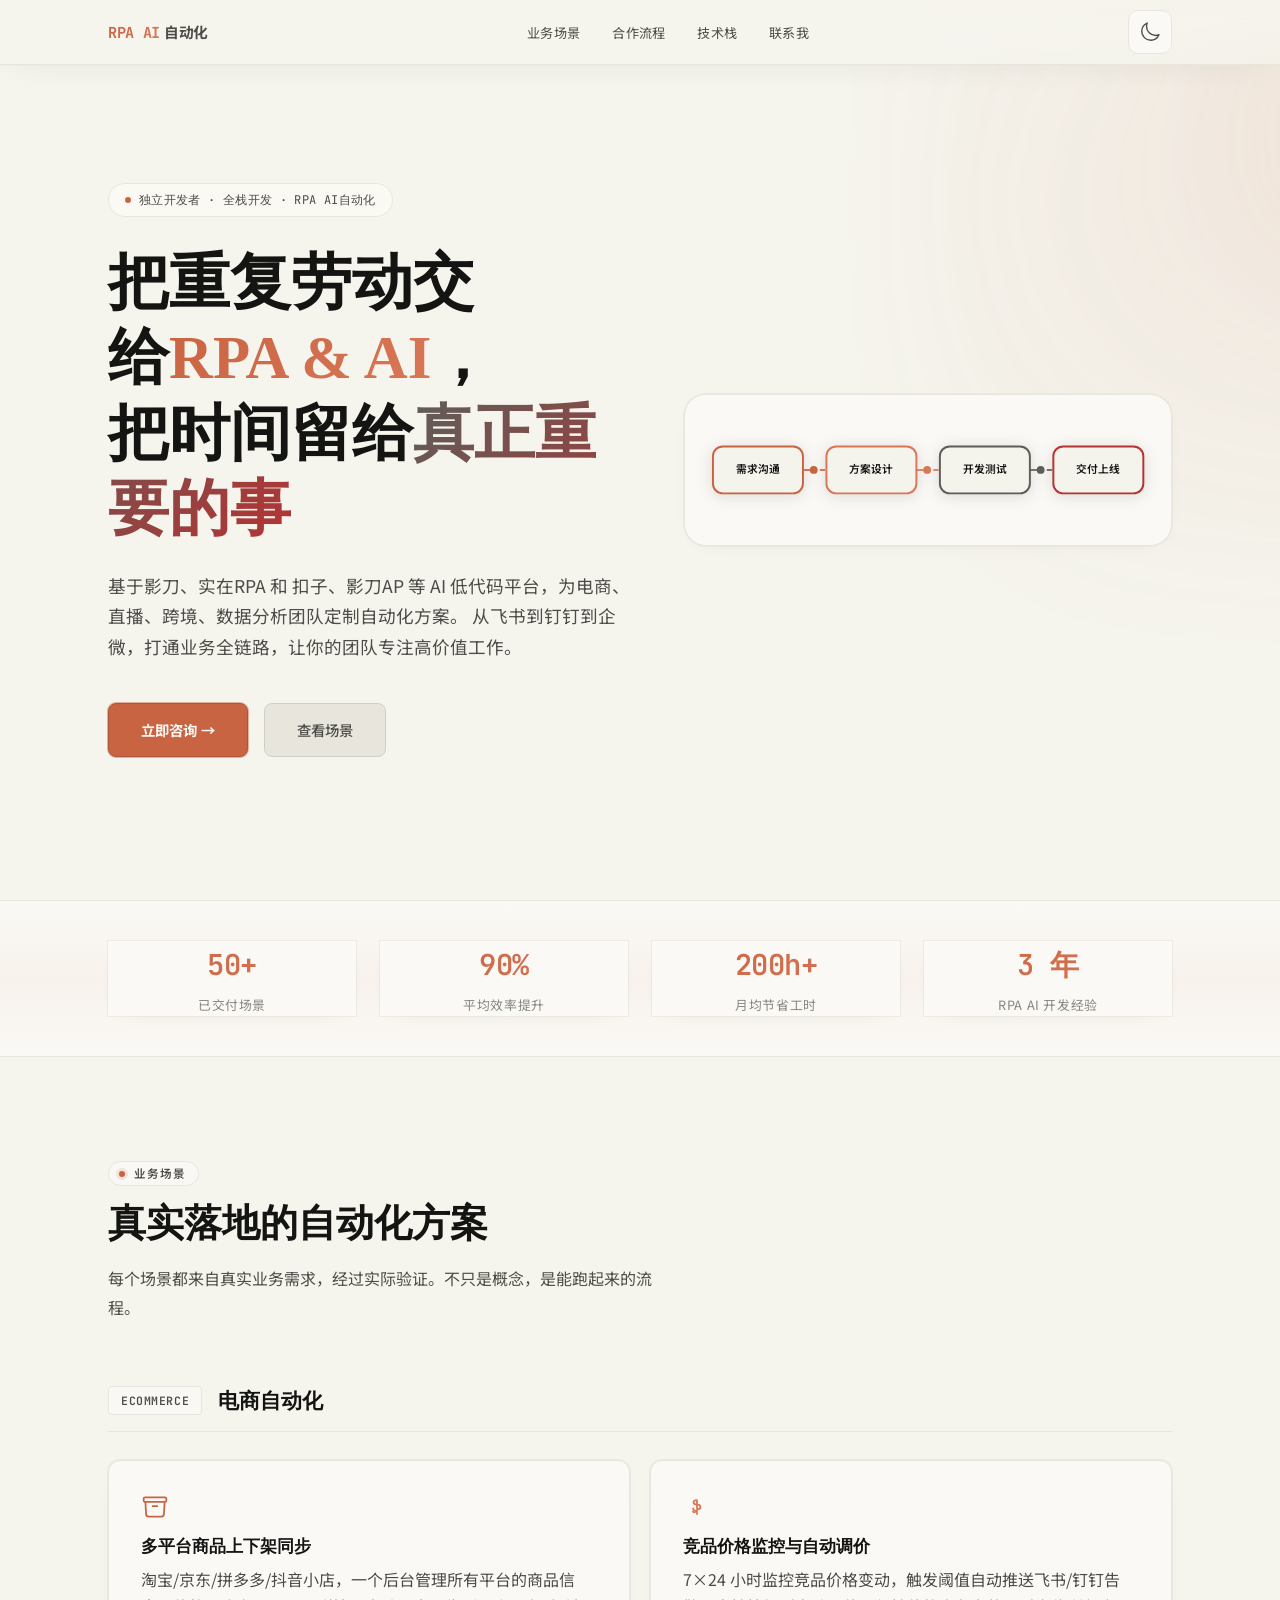
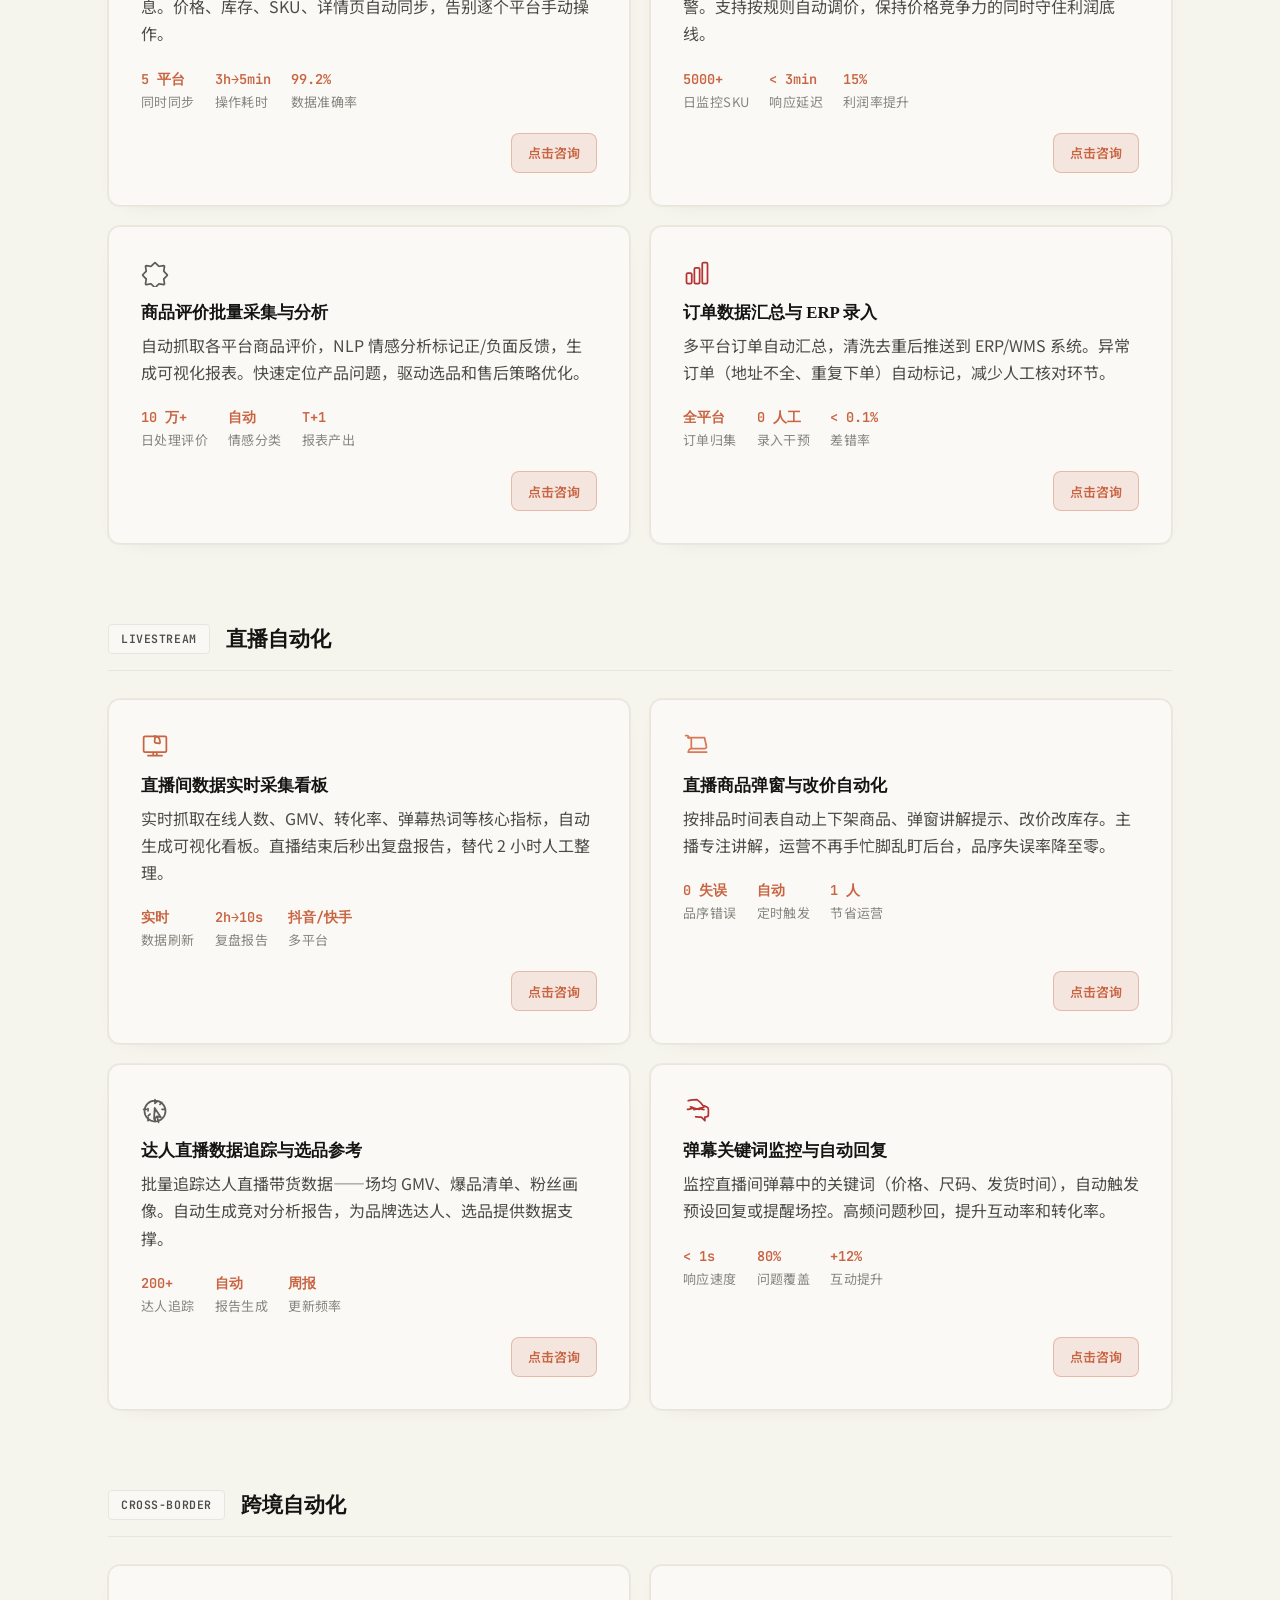
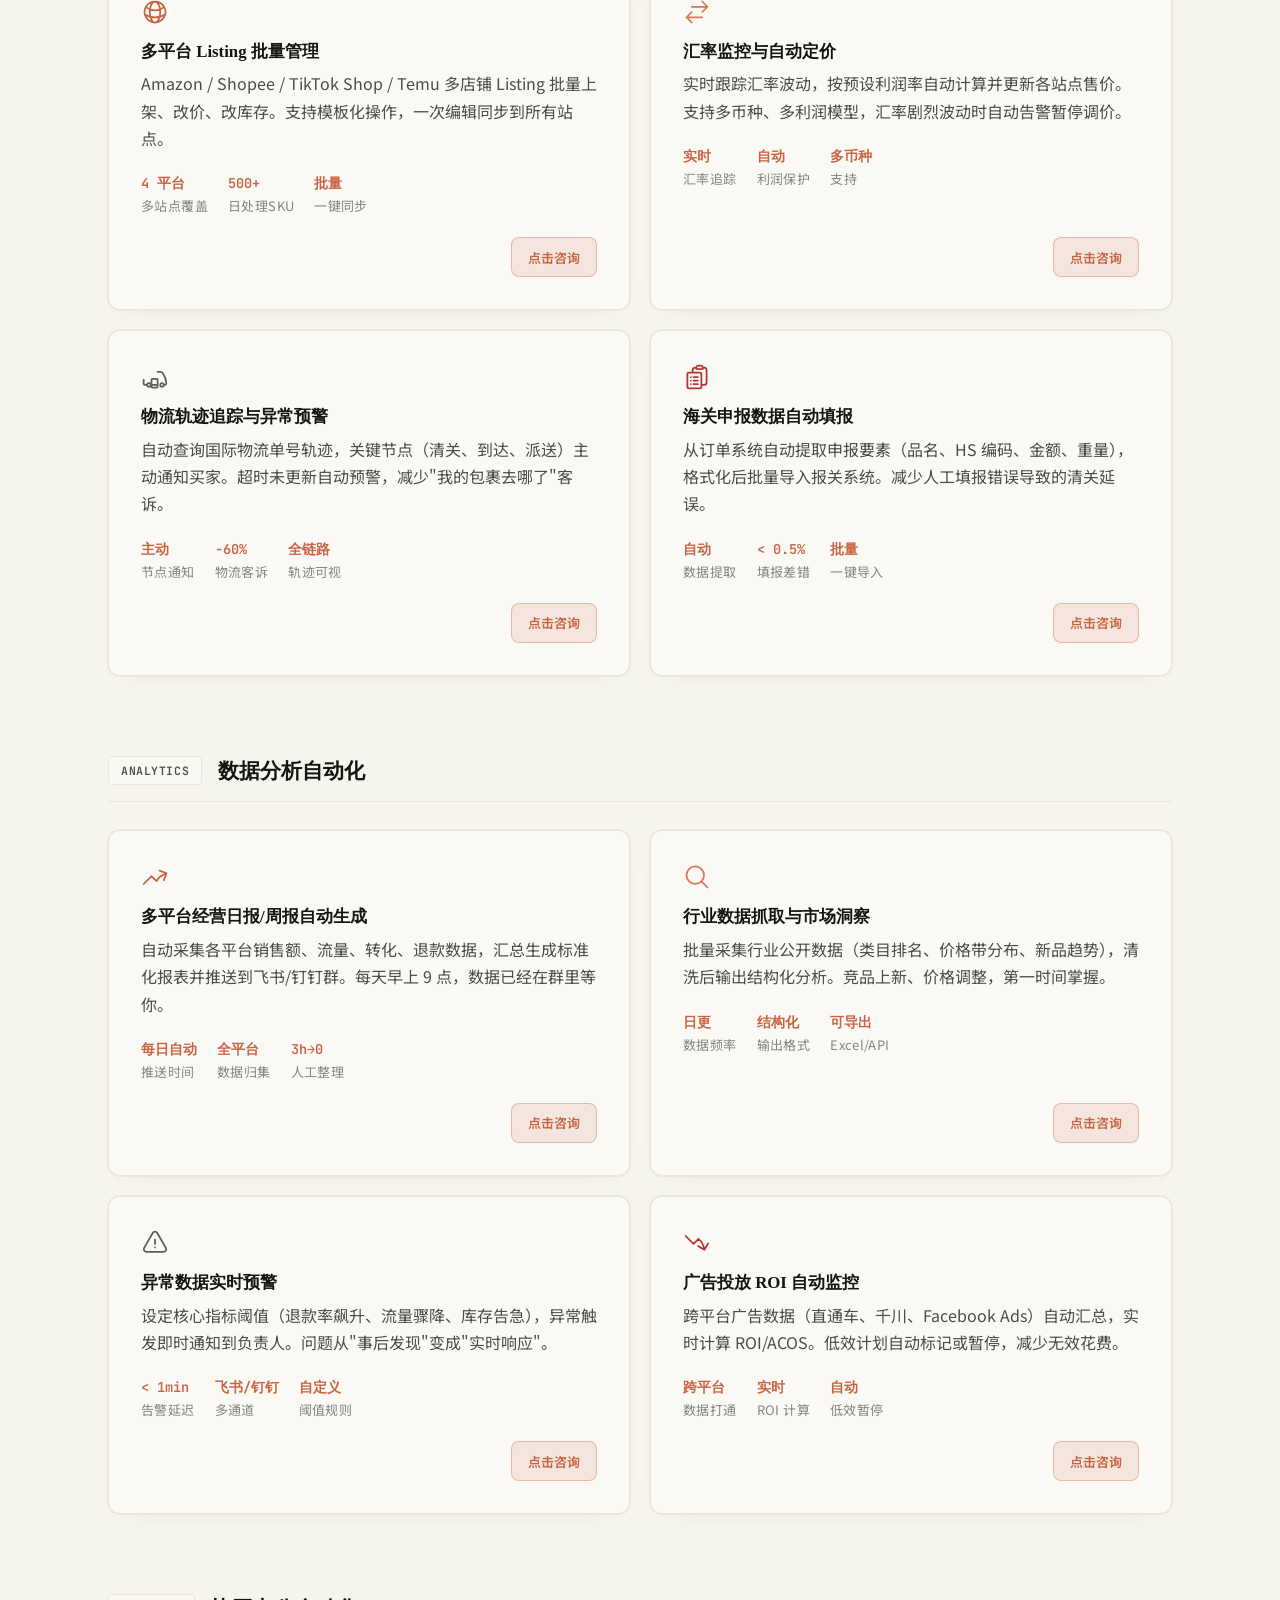
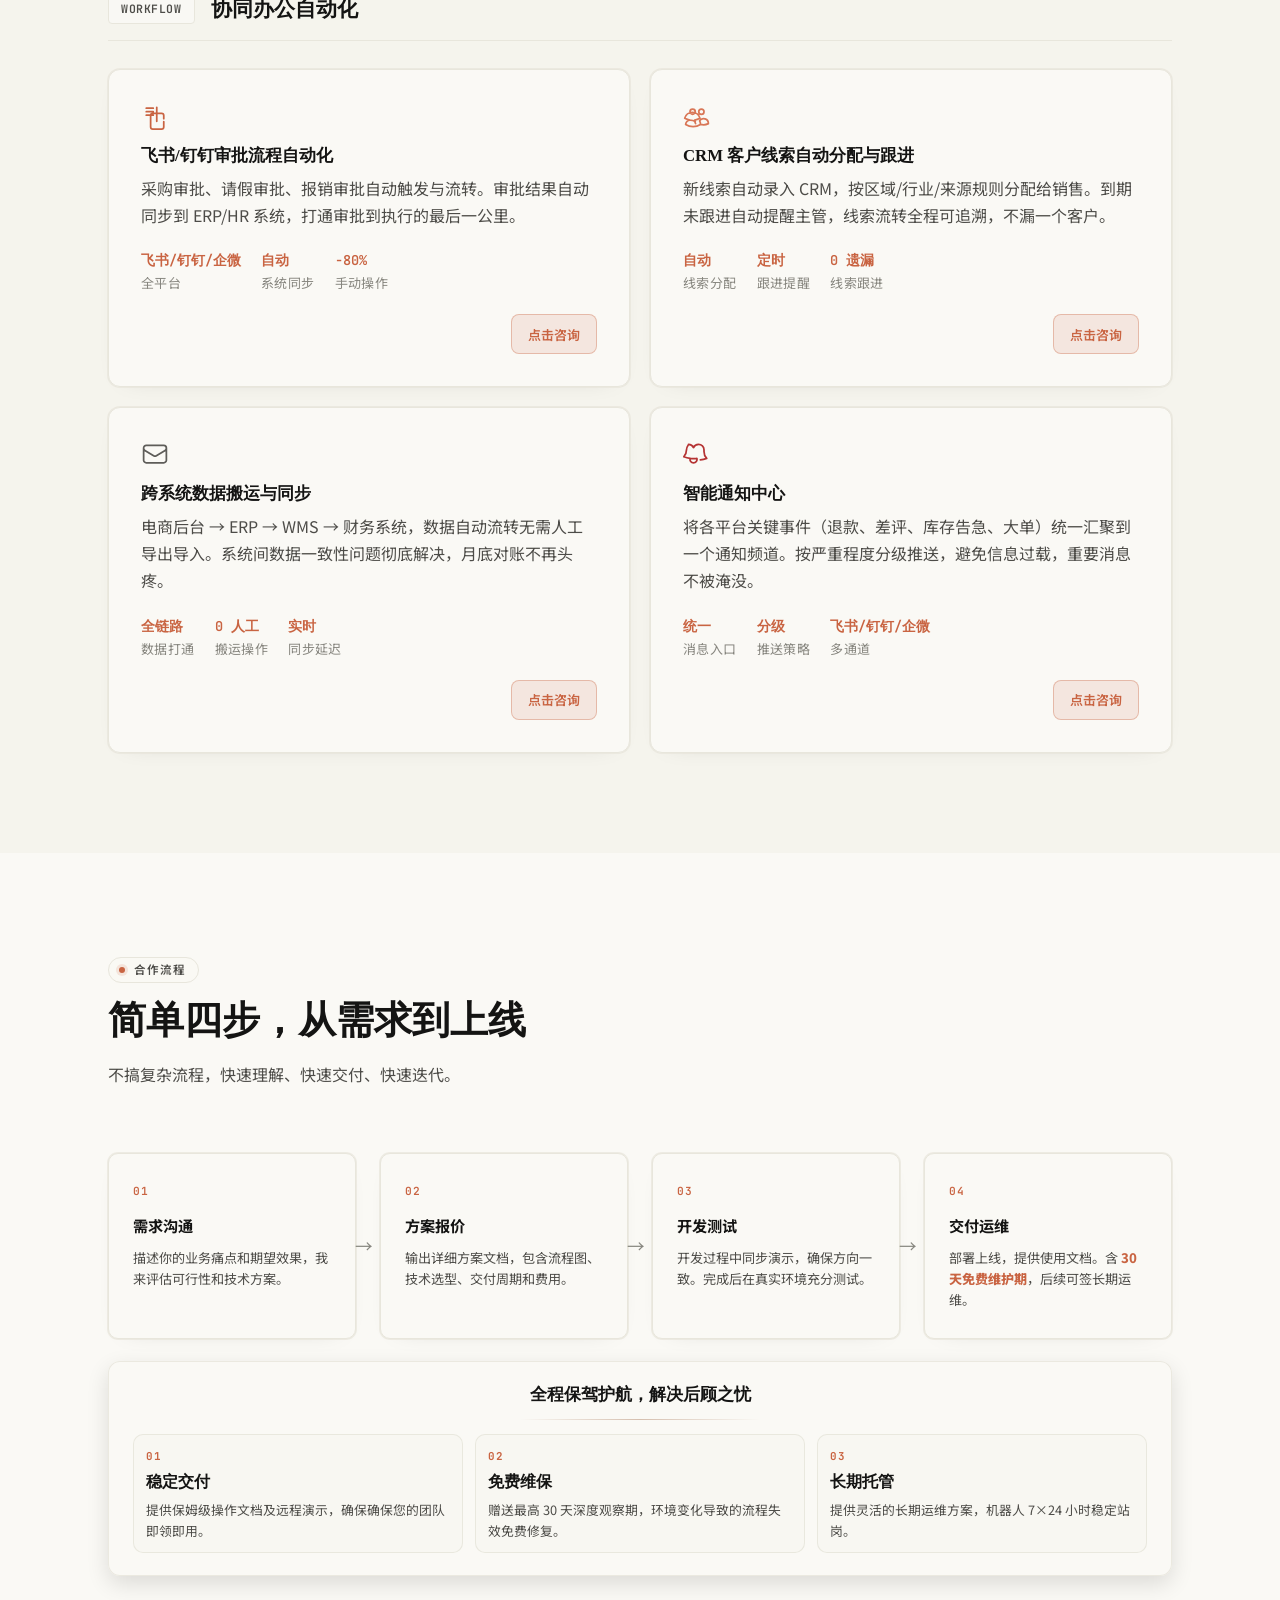
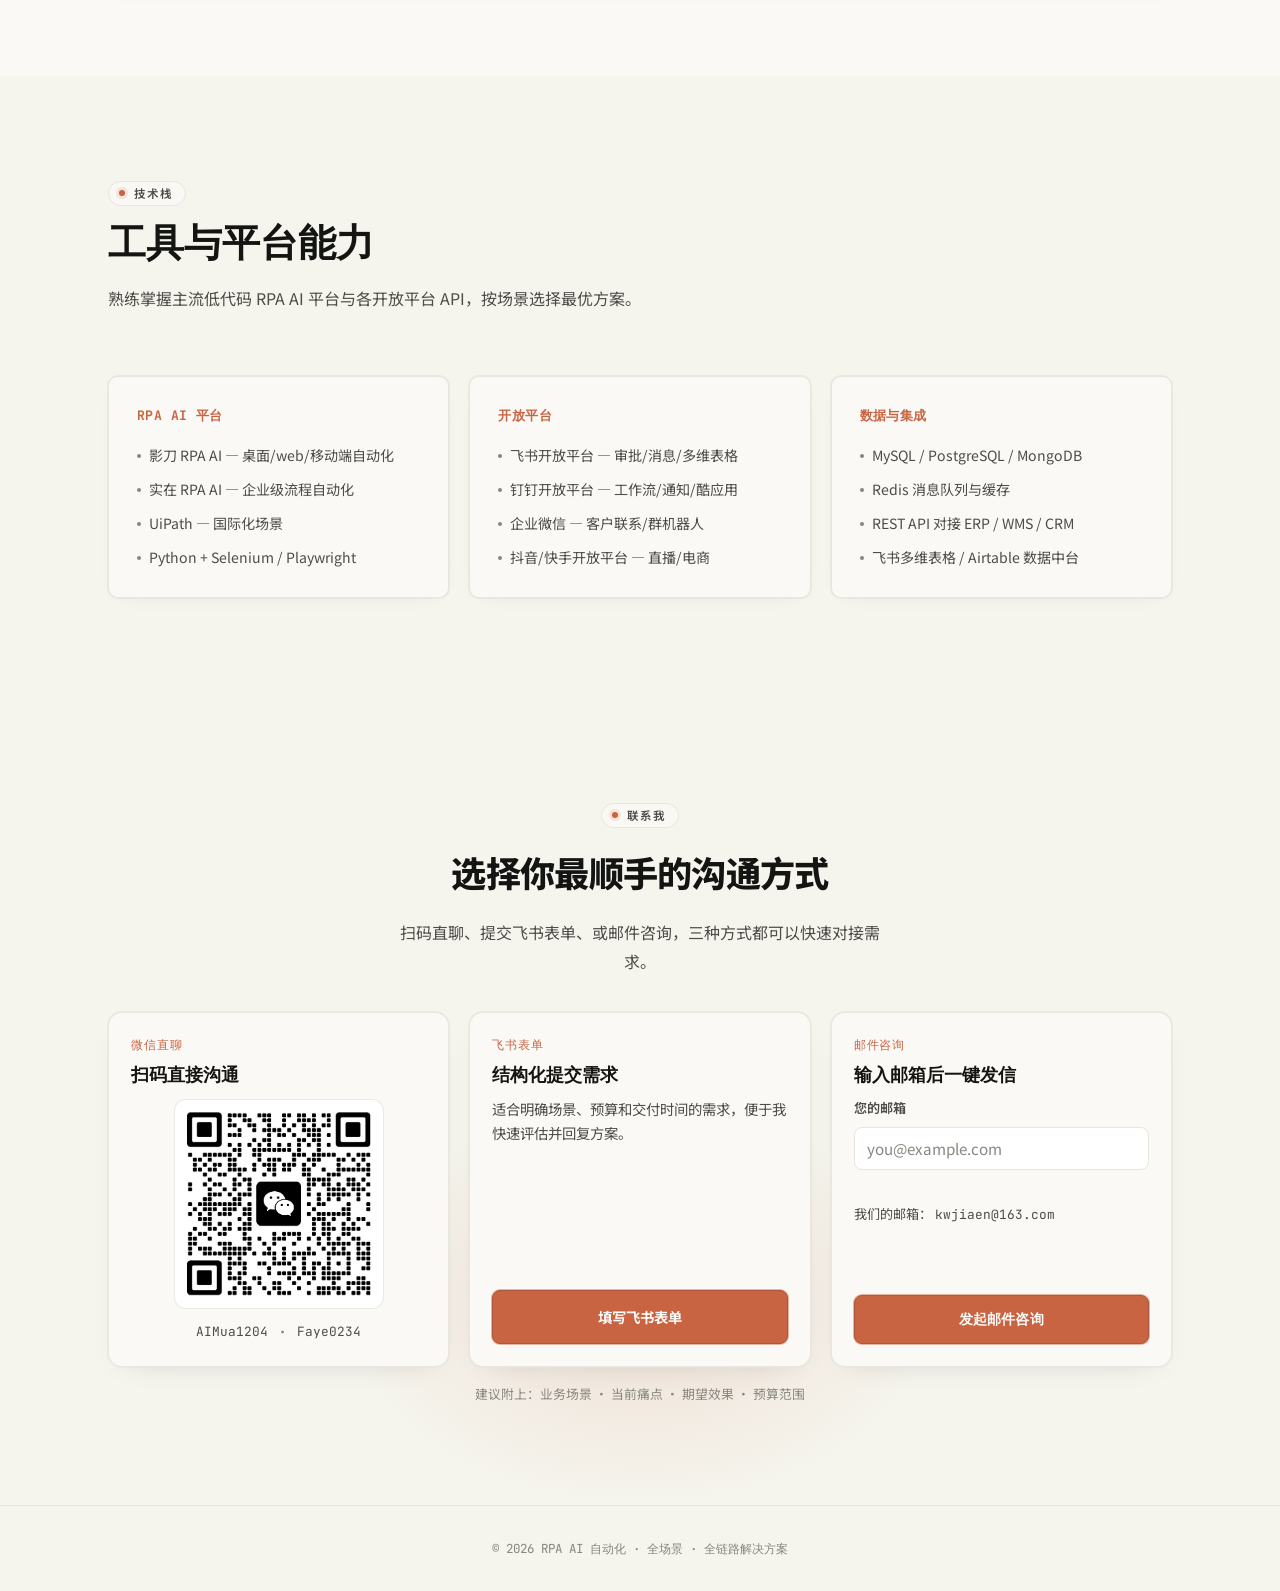
==== index.html @ 985fa69e "first commit" ====
<!DOCTYPE html>
<html lang="zh-CN">
<head>
<meta charset="UTF-8">
<meta name="theme-color" content="#08080f" id="theme-color-meta">
<script>
(function () {
  var KEY = 'auto-flow-theme-pref';
  var stored = null;
  try { stored = localStorage.getItem(KEY); } catch (e) {}
  var darkMq = window.matchMedia('(prefers-color-scheme: dark)');
  var effective = (stored === 'light' || stored === 'dark')
    ? stored
    : (darkMq.matches ? 'dark' : 'light');
  document.documentElement.setAttribute('data-theme', effective);
  document.documentElement.setAttribute('data-theme-pref', stored === 'light' || stored === 'dark' ? stored : 'system');
  var meta = document.getElementById('theme-color-meta');
  if (meta) meta.setAttribute('content', effective === 'dark' ? '#08080f' : '#f8fafc');
})();
</script>
<meta name="viewport" content="width=device-width, initial-scale=1, minimum-scale=1, maximum-scale=1, viewport-fit=cover, user-scalable=no">
<meta name="color-scheme" content="light dark">
<title>RPA AI 自动化方案 — 电商 · 直播 · 跨境 · 数据分析</title>
<link rel="preconnect" href="https://fonts.googleapis.com">
<link rel="preconnect" href="https://fonts.gstatic.com" crossorigin>
<link href="https://fonts.googleapis.com/css2?family=Noto+Sans+SC:wght@300;400;500;700;900&family=JetBrains+Mono:wght@400;600&display=swap" rel="stylesheet">
<link rel="stylesheet" href="./assets/styles.css?v=20260411-claude">
</head>
<body>

<a href="#main" class="skip-link">跳到主要内容</a>
<!-- TOAST -->
<div class="toast" id="toast" popover="manual" role="status" aria-live="polite">
  <span class="toast-icon" aria-hidden="true"><svg viewBox="0 0 24 24" fill="none" stroke="currentColor" stroke-width="2"><path stroke-linecap="round" stroke-linejoin="round" d="m4.5 12.75 6 6 9-13.5"/></svg></span>
  <span class="toast-prefix">已复制：</span><span class="toast-email">kwjiaen@163.com</span>
</div>

<dialog class="consult-dialog" id="consult-dialog" aria-labelledby="consult-dialog-title">
  <div class="consult-dialog-panel">
    <button type="button" class="consult-dialog-close" aria-label="关闭">×</button>
    <h2 id="consult-dialog-title">联系方式</h2>
    <p class="consult-dialog-context" id="consult-dialog-context"></p>
    <div class="consult-contact-list" aria-label="联系信息">
      <div class="consult-contact-row">
        <p class="consult-contact-label">邮箱</p>
        <div class="consult-contact-main">
          <a href="mailto:kwjiaen@163.com" class="consult-contact-value">kwjiaen@163.com</a>
          <button type="button" class="contact-copy-btn" data-copy-value="kwjiaen@163.com" data-copy-label="邮箱" aria-label="复制邮箱">
            <svg viewBox="0 0 24 24" fill="none" stroke="currentColor" stroke-width="1.6" aria-hidden="true"><path stroke-linecap="round" stroke-linejoin="round" d="M15.666 3.888A2.25 2.25 0 0 0 13.5 2.25h-3c-1.03 0-1.9.693-2.166 1.638m7.332 0c.055.194.084.4.084.612v0a.75.75 0 0 1-.75.75H9a.75.75 0 0 1-.75-.75v0c0-.212.03-.418.084-.612m7.332 0c.646.049 1.288.11 1.927.184 1.1.128 1.907 1.077 1.907 2.185V19.5a2.25 2.25 0 0 1-2.25 2.25H6.75A2.25 2.25 0 0 1 4.5 19.5V6.257c0-1.108.806-2.057 1.907-2.185a48.208 48.208 0 0 1 1.927-.184"/></svg>
          </button>
        </div>
      </div>
      <div class="consult-contact-row">
        <p class="consult-contact-label">微信号</p>
        <div class="consult-contact-main">
          <p class="consult-contact-value">AIMua1204</p>
          <button type="button" class="contact-copy-btn" data-copy-value="AIMua1204" data-copy-label="微信号" aria-label="复制微信号 AIMua1204">
            <svg viewBox="0 0 24 24" fill="none" stroke="currentColor" stroke-width="1.6" aria-hidden="true"><path stroke-linecap="round" stroke-linejoin="round" d="M15.666 3.888A2.25 2.25 0 0 0 13.5 2.25h-3c-1.03 0-1.9.693-2.166 1.638m7.332 0c.055.194.084.4.084.612v0a.75.75 0 0 1-.75.75H9a.75.75 0 0 1-.75-.75v0c0-.212.03-.418.084-.612m7.332 0c.646.049 1.288.11 1.927.184 1.1.128 1.907 1.077 1.907 2.185V19.5a2.25 2.25 0 0 1-2.25 2.25H6.75A2.25 2.25 0 0 1 4.5 19.5V6.257c0-1.108.806-2.057 1.907-2.185a48.208 48.208 0 0 1 1.927-.184"/></svg>
          </button>
        </div>
      </div>
      <div class="consult-contact-row">
        <p class="consult-contact-label">微信号</p>
        <div class="consult-contact-main">
          <p class="consult-contact-value">Faye0234</p>
          <button type="button" class="contact-copy-btn" data-copy-value="Faye0234" data-copy-label="微信号" aria-label="复制微信号 Faye0234">
            <svg viewBox="0 0 24 24" fill="none" stroke="currentColor" stroke-width="1.6" aria-hidden="true"><path stroke-linecap="round" stroke-linejoin="round" d="M15.666 3.888A2.25 2.25 0 0 0 13.5 2.25h-3c-1.03 0-1.9.693-2.166 1.638m7.332 0c.055.194.084.4.084.612v0a.75.75 0 0 1-.75.75H9a.75.75 0 0 1-.75-.75v0c0-.212.03-.418.084-.612m7.332 0c.646.049 1.288.11 1.927.184 1.1.128 1.907 1.077 1.907 2.185V19.5a2.25 2.25 0 0 1-2.25 2.25H6.75A2.25 2.25 0 0 1 4.5 19.5V6.257c0-1.108.806-2.057 1.907-2.185a48.208 48.208 0 0 1 1.927-.184"/></svg>
          </button>
        </div>
      </div>
    </div>
    <div class="consult-dialog-actions">
      <a href="https://fcnxr121galn.feishu.cn/share/base/form/shrcnaIvvejFJqpx7b4c8E8km5c" target="_blank" rel="noopener noreferrer" class="btn-primary" id="consult-dialog-form">填写意向</a>
    </div>
    <p class="consult-dialog-copy-hint" id="consult-dialog-copy-hint" aria-live="polite"></p>
  </div>
</dialog>
<!-- NAV -->
<nav aria-label="主导航">
  <div class="container">
    <div class="nav-logo"><span class="logo-rpa">RPA AI</span><span class="logo-rest">自动化</span></div>
    <ul class="nav-links" id="nav-menu">
      <li><a href="#scenarios">业务场景</a></li>
      <li><a href="#process">合作流程</a></li>
      <li><a href="#tools">技术栈</a></li>
      <li><a href="#contact">联系我</a></li>
    </ul>
    <div class="nav-actions">
      <button type="button" class="theme-follow" id="theme-follow" hidden>跟随系统</button>
      <button type="button" class="icon-btn" id="theme-toggle" aria-live="polite">
        <svg class="theme-icon-sun" viewBox="0 0 24 24" fill="none" stroke="currentColor" stroke-width="1.5" aria-hidden="true"><path stroke-linecap="round" stroke-linejoin="round" d="M12 3v2.25m6.364.386-1.591 1.591M21 12h-2.25m-.386 6.364-1.591-1.591M12 18.75V21m-4.773-4.227-1.591 1.591M5.25 12H3m4.227-4.773L5.636 5.636M15.75 12a3.75 3.75 0 1 1-7.5 0 3.75 3.75 0 0 1 7.5 0Z"/></svg>
        <svg class="theme-icon-moon" viewBox="0 0 24 24" fill="none" stroke="currentColor" stroke-width="1.5" aria-hidden="true"><path stroke-linecap="round" stroke-linejoin="round" d="M21.752 15.002A9.72 9.72 0 0 1 18 15.75c-5.385 0-9.75-4.365-9.75-9.75 0-1.33.266-2.597.748-3.752A9.753 9.753 0 0 0 3 11.25C3 16.635 7.365 21 12.75 21a9.753 9.753 0 0 0 9.002-5.998Z"/></svg>
      </button>
      <button type="button" class="icon-btn nav-menu-toggle" id="nav-menu-toggle" aria-expanded="false" aria-controls="nav-menu" aria-label="打开导航菜单">
        <svg class="icon-menu" viewBox="0 0 24 24" fill="none" stroke="currentColor" stroke-width="1.5" aria-hidden="true"><path stroke-linecap="round" d="M4 6h16M4 12h16M4 18h16"/></svg>
        <svg class="icon-close" viewBox="0 0 24 24" fill="none" stroke="currentColor" stroke-width="1.5" aria-hidden="true" style="display:none"><path stroke-linecap="round" d="M6 18 18 6M6 6l12 12"/></svg>
      </button>
    </div>
  </div>
</nav>

<!-- HERO -->
<main id="main">
<section class="hero">
  <div class="container">
    <div class="hero-layout">
    <div class="hero-content">
      <div class="hero-badge">独立开发者 · 全栈开发 · RPA AI自动化</div>
      <h1>把重复劳动交给<span class="highlight">RPA & AI</span>，<br>把时间留给<span class="highlight-alt">真正重要的事</span></h1>
      <p class="hero-desc">
        基于影刀、实在RPA 和 扣子、影刀AP 等 AI 低代码平台，为电商、直播、跨境、数据分析团队定制自动化方案。
        从飞书到钉钉到企微，打通业务全链路，让你的团队专注高价值工作。
      </p>
      <div class="hero-actions">
        <a href="#contact" class="btn-primary">立即咨询 →</a>
        <a href="#scenarios" class="btn-secondary">查看场景</a>
      </div>
    </div>
    <div class="hero-flow-wrap fade-up">
      <svg class="hero-flow-svg" viewBox="0 0 444 100" role="img" aria-label="流程示意：需求沟通、方案设计、开发测试、交付上线">
        <rect class="flow-node flow-n1" x="2" y="26" width="92" height="48" rx="10"/>
        <rect class="flow-node flow-n2" x="118" y="26" width="92" height="48" rx="10"/>
        <rect class="flow-node flow-n3" x="234" y="26" width="92" height="48" rx="10"/>
        <rect class="flow-node flow-n4" x="350" y="26" width="92" height="48" rx="10"/>
        <path class="flow-connector flow-c1 flow-dash" d="M 94 50 H 116"/>
        <path class="flow-connector flow-c2 flow-dash" d="M 210 50 H 232"/>
        <path class="flow-connector flow-c3 flow-dash" d="M 326 50 H 348"/>
        <circle class="flow-dot d1" cx="105" cy="50" r="4" fill="var(--accent)"/>
        <circle class="flow-dot d2" cx="221" cy="50" r="4" fill="var(--accent-2)"/>
        <circle class="flow-dot d3" cx="337" cy="50" r="4" fill="var(--accent-3)"/>
        <text class="flow-label" x="48" y="50" text-anchor="middle" dominant-baseline="middle">需求沟通</text>
        <text class="flow-label" x="164" y="50" text-anchor="middle" dominant-baseline="middle">方案设计</text>
        <text class="flow-label" x="280" y="50" text-anchor="middle" dominant-baseline="middle">开发测试</text>
        <text class="flow-label" x="396" y="50" text-anchor="middle" dominant-baseline="middle">交付上线</text>
      </svg>
    </div>
    </div>
  </div>
</section>
<!-- STATS -->
<section class="stats-bar">
  <div class="container">
    <div class="stats-grid">
      <div class="stat-item fade-up">
        <div class="stat-number">50+</div>
        <div class="stat-label">已交付场景</div>
      </div>
      <div class="stat-item fade-up">
        <div class="stat-number">90%</div>
        <div class="stat-label">平均效率提升</div>
      </div>
      <div class="stat-item fade-up">
        <div class="stat-number">200h+</div>
        <div class="stat-label">月均节省工时</div>
      </div>
      <div class="stat-item fade-up">
        <div class="stat-number">3 年</div>
        <div class="stat-label">RPA AI 开发经验</div>
      </div>
    </div>
  </div>
</section>

<!-- SCENARIOS -->
<section class="section" id="scenarios">
  <div class="container">
    <div class="section-header fade-up">
      <div class="section-label">业务场景</div>
      <h2 class="section-title">真实落地的自动化方案</h2>
      <p class="section-desc">每个场景都来自真实业务需求，经过实际验证。不只是概念，是能跑起来的流程。</p>
    </div>

    <!-- 电商 -->
    <div class="category-block fade-up">
      <div class="category-header">
        <span class="category-tag">ECOMMERCE</span>
        <span class="category-name">电商自动化</span>
      </div>
      <div class="scenario-grid">
        <div class="scenario-card">
          <span class="card-icon" aria-hidden="true"><svg viewBox="0 0 24 24" fill="none" stroke="currentColor" stroke-width="1.5"><path stroke-linecap="round" stroke-linejoin="round" d="M20.25 7.5l-.625 10.632a2.25 2.25 0 0 1-2.247 2.118H6.622a2.25 2.25 0 0 1-2.247-2.118L3.75 7.5M10 11.25h4M3.375 7.5h17.25c.621 0 1.125-.504 1.125-1.125v-1.5c0-.621-.504-1.125-1.125-1.125H3.375c-.621 0-1.125.504-1.125 1.125v1.5c0 .621.504 1.125 1.125 1.125Z"/></svg></span>
          <div class="card-title">多平台商品上下架同步</div>
          <div class="card-desc">淘宝/京东/拼多多/抖音小店，一个后台管理所有平台的商品信息。价格、库存、SKU、详情页自动同步，告别逐个平台手动操作。</div>
          <div class="card-metrics">
            <div class="metric"><span class="metric-value">5 平台</span><span class="metric-label">同时同步</span></div>
            <div class="metric"><span class="metric-value">3h→5min</span><span class="metric-label">操作耗时</span></div>
            <div class="metric"><span class="metric-value">99.2%</span><span class="metric-label">数据准确率</span></div>
          </div>
        </div>
        <div class="scenario-card">
          <span class="card-icon" aria-hidden="true"><svg viewBox="0 0 24 24" fill="none" stroke="currentColor" stroke-width="1.5"><path stroke-linecap="round" stroke-linejoin="round" d="M12 6v12m-3.48-2.212c.083.478.528.848 1.04.848.52 0 .96-.37 1.04-.848a.75.75 0 0 0-.56-.823c-.282-.06-.54-.18-.76-.354a2.25 2.25 0 0 1-.59-1.47M12 6c-1.657 0-3 .895-3 2s1.343 2 3 2 3 .895 3 2-1.343 2-3 2"/></svg></span>
          <div class="card-title">竞品价格监控与自动调价</div>
          <div class="card-desc">7×24 小时监控竞品价格变动，触发阈值自动推送飞书/钉钉告警。支持按规则自动调价，保持价格竞争力的同时守住利润底线。</div>
          <div class="card-metrics">
            <div class="metric"><span class="metric-value">5000+</span><span class="metric-label">日监控SKU</span></div>
            <div class="metric"><span class="metric-value">< 3min</span><span class="metric-label">响应延迟</span></div>
            <div class="metric"><span class="metric-value">15%</span><span class="metric-label">利润率提升</span></div>
          </div>
        </div>
        <div class="scenario-card">
          <span class="card-icon" aria-hidden="true"><svg viewBox="0 0 24 24" fill="none" stroke="currentColor" stroke-width="1.5"><path stroke-linecap="round" stroke-linejoin="round" d="M11.48 3.499a.75.75 0 0 1 1.04 0l2.431 2.431c.236.236.563.343.884.293l3.465-.52a.75.75 0 0 1 .81.81l-.52 3.465a.75.75 0 0 0 .293.884l2.431 2.431a.75.75 0 0 1 0 1.04l-2.431 2.431a.75.75 0 0 0-.293.884l.52 3.465a.75.75 0 0 1-.81.81l-3.465-.52a.75.75 0 0 0-.884.293l-2.431 2.431a.75.75 0 0 1-1.04 0l-2.431-2.431a.75.75 0 0 0-.884-.293l-3.465.52a.75.75 0 0 1-.81-.81l.52-3.465a.75.75 0 0 0-.293-.884l-2.431-2.431a.75.75 0 0 1 0-1.04l2.431-2.431a.75.75 0 0 0 .293-.884l-.52-3.465a.75.75 0 0 1 .81-.81l3.465.52c.321.05.648-.057.884-.293l2.431-2.431Z"/></svg></span>
          <div class="card-title">商品评价批量采集与分析</div>
          <div class="card-desc">自动抓取各平台商品评价，NLP 情感分析标记正/负面反馈，生成可视化报表。快速定位产品问题，驱动选品和售后策略优化。</div>
          <div class="card-metrics">
            <div class="metric"><span class="metric-value">10 万+</span><span class="metric-label">日处理评价</span></div>
            <div class="metric"><span class="metric-value">自动</span><span class="metric-label">情感分类</span></div>
            <div class="metric"><span class="metric-value">T+1</span><span class="metric-label">报表产出</span></div>
          </div>
        </div>
        <div class="scenario-card">
          <span class="card-icon" aria-hidden="true"><svg viewBox="0 0 24 24" fill="none" stroke="currentColor" stroke-width="1.5"><path stroke-linecap="round" stroke-linejoin="round" d="M3 13.125C3 12.504 3.504 12 4.125 12h2.25c.621 0 1.125.504 1.125 1.125v6.75C7.5 20.496 6.996 21 6.375 21h-2.25A1.125 1.125 0 0 1 3 19.875v-6.75ZM9.75 8.625c0-.621.504-1.125 1.125-1.125h2.25c.621 0 1.125.504 1.125 1.125v11.25c0 .621-.504 1.125-1.125 1.125h-2.25a1.125 1.125 0 0 1-1.125-1.125V8.625ZM16.5 4.125c0-.621.504-1.125 1.125-1.125h2.25C20.496 3 21 3.504 21 4.125v15.75c0 .621-.504 1.125-1.125 1.125h-2.25a1.125 1.125 0 0 1-1.125-1.125V4.125Z"/></svg></span>
          <div class="card-title">订单数据汇总与 ERP 录入</div>
          <div class="card-desc">多平台订单自动汇总，清洗去重后推送到 ERP/WMS 系统。异常订单（地址不全、重复下单）自动标记，减少人工核对环节。</div>
          <div class="card-metrics">
            <div class="metric"><span class="metric-value">全平台</span><span class="metric-label">订单归集</span></div>
            <div class="metric"><span class="metric-value">0 人工</span><span class="metric-label">录入干预</span></div>
            <div class="metric"><span class="metric-value">< 0.1%</span><span class="metric-label">差错率</span></div>
          </div>
        </div>
      </div>
    </div>

    <!-- 直播 -->
    <div class="category-block fade-up">
      <div class="category-header">
        <span class="category-tag">LIVESTREAM</span>
        <span class="category-name">直播自动化</span>
      </div>
      <div class="scenario-grid">
        <div class="scenario-card">
          <span class="card-icon" aria-hidden="true"><svg viewBox="0 0 24 24" fill="none" stroke="currentColor" stroke-width="1.5"><path stroke-linecap="round" stroke-linejoin="round" d="M6 20.25h12m-7.5-3v3m3-3v3m-10.125-3h17.25c.621 0 1.125-.504 1.125-1.125V4.875c0-.621-.504-1.125-1.125-1.125H3.375c-.621 0-1.125.504-1.125 1.125v11.25c0 .621.504 1.125 1.125 1.125Zm9.303-12.931a.75.75 0 0 0-.776.697l-.214 3.486a.75.75 0 0 0 .67.787l3.224.446a.75.75 0 0 0 .742-.8l-.091-1.409a5.001 5.001 0 0 0-4.546-4.211Z"/></svg></span>
          <div class="card-title">直播间数据实时采集看板</div>
          <div class="card-desc">实时抓取在线人数、GMV、转化率、弹幕热词等核心指标，自动生成可视化看板。直播结束后秒出复盘报告，替代 2 小时人工整理。</div>
          <div class="card-metrics">
            <div class="metric"><span class="metric-value">实时</span><span class="metric-label">数据刷新</span></div>
            <div class="metric"><span class="metric-value">2h→10s</span><span class="metric-label">复盘报告</span></div>
            <div class="metric"><span class="metric-value">抖音/快手</span><span class="metric-label">多平台</span></div>
          </div>
        </div>
        <div class="scenario-card">
          <span class="card-icon" aria-hidden="true"><svg viewBox="0 0 24 24" fill="none" stroke="currentColor" stroke-width="1.5"><path stroke-linecap="round" stroke-linejoin="round" d="M2.25 3h1.386c.51 0 .955.343 1.087.835l.383 1.437M7.5 14.25a3 3 0 0 0-3 3h15.75m-12.75-3h11.218a1.5 1.5 0 0 0 1.352-2.022l-1.656-7.5H7.125v9.375m0 0v-9.375H4.125"/></svg></span>
          <div class="card-title">直播商品弹窗与改价自动化</div>
          <div class="card-desc">按排品时间表自动上下架商品、弹窗讲解提示、改价改库存。主播专注讲解，运营不再手忙脚乱盯后台，品序失误率降至零。</div>
          <div class="card-metrics">
            <div class="metric"><span class="metric-value">0 失误</span><span class="metric-label">品序错误</span></div>
            <div class="metric"><span class="metric-value">自动</span><span class="metric-label">定时触发</span></div>
            <div class="metric"><span class="metric-value">1 人</span><span class="metric-label">节省运营</span></div>
          </div>
        </div>
        <div class="scenario-card">
          <span class="card-icon" aria-hidden="true"><svg viewBox="0 0 24 24" fill="none" stroke="currentColor" stroke-width="1.5"><path stroke-linecap="round" stroke-linejoin="round" d="M15.042 21.672 13.684 16.6m0 0-2.51 2.225.569-9.47 5.227 7.917-3.286-.672ZM12 2.25V4.5m5.834.166-1.591 1.591M20.25 10.5H18M7.757 14.743l-1.59 1.529M6 20.25v-2.54m0-5.834v-2.01M2.25 10.5H4.5m9-6.591-1.591 1.591M12 2.25v2.54m0 5.834v2.01m0 5.834v2.01M21 12a9 9 0 1 1-18 0 9 9 0 0 1 18 0Z"/></svg></span>
          <div class="card-title">达人直播数据追踪与选品参考</div>
          <div class="card-desc">批量追踪达人直播带货数据——场均 GMV、爆品清单、粉丝画像。自动生成竞对分析报告，为品牌选达人、选品提供数据支撑。</div>
          <div class="card-metrics">
            <div class="metric"><span class="metric-value">200+</span><span class="metric-label">达人追踪</span></div>
            <div class="metric"><span class="metric-value">自动</span><span class="metric-label">报告生成</span></div>
            <div class="metric"><span class="metric-value">周报</span><span class="metric-label">更新频率</span></div>
          </div>
        </div>
        <div class="scenario-card">
          <span class="card-icon" aria-hidden="true"><svg viewBox="0 0 24 24" fill="none" stroke="currentColor" stroke-width="1.5"><path stroke-linecap="round" stroke-linejoin="round" d="M20.25 8.511c.884.284 1.5 1.128 1.5 2.097v4.286c0 1.136-.847 2.1-1.98 2.193-.34.027-.68.052-1.02.072v3.091l-3-3c-1.354 0-2.694-.055-4.02-.163a2.115 2.115 0 0 1-.825-.242m9.345-8.334a21.05 21.05 0 0 0-3.006-1.088A21.035 21.035 0 0 0 12 2.25c-2.676 0-5.216.328-7.498.925m13.415 5.334a21.05 21.05 0 0 1-3.006 1.088m0 0a21.035 21.035 0 0 1-4.68 1.03c-.28.04-.56.074-.84.107m4.68-1.137a21.05 21.05 0 0 0 3.006 1.088m0 0c.284.043.568.082.851.118m-3.857-.256a21.035 21.035 0 0 1-4.68-1.03m0 0a21.05 21.05 0 0 0-3.006-1.088m3.006 1.088a21.035 21.035 0 0 0-4.68 1.03c-.28.04-.56.074-.84.107m4.68-1.137c.284.043.568.082.851.118"/></svg></span>
          <div class="card-title">弹幕关键词监控与自动回复</div>
          <div class="card-desc">监控直播间弹幕中的关键词（价格、尺码、发货时间），自动触发预设回复或提醒场控。高频问题秒回，提升互动率和转化率。</div>
          <div class="card-metrics">
            <div class="metric"><span class="metric-value">< 1s</span><span class="metric-label">响应速度</span></div>
            <div class="metric"><span class="metric-value">80%</span><span class="metric-label">问题覆盖</span></div>
            <div class="metric"><span class="metric-value">+12%</span><span class="metric-label">互动提升</span></div>
          </div>
        </div>
      </div>
    </div>

    <!-- 跨境 -->
    <div class="category-block fade-up">
      <div class="category-header">
        <span class="category-tag">CROSS-BORDER</span>
        <span class="category-name">跨境自动化</span>
      </div>
      <div class="scenario-grid">
        <div class="scenario-card">
          <span class="card-icon" aria-hidden="true"><svg viewBox="0 0 24 24" fill="none" stroke="currentColor" stroke-width="1.5"><path stroke-linecap="round" stroke-linejoin="round" d="M12 21a9.004 9.004 0 0 0 8.716-6.747M12 21a9.004 9.004 0 0 1-8.716-6.747M12 21c2.485 0 4.5-4.03 4.5-9S14.485 3 12 3m0 18c-2.485 0-4.5-4.03-4.5-9S9.515 3 12 3m0 0a8.997 8.997 0 0 1 7.843 4.582M12 3a8.997 8.997 0 0 0-7.843 4.582m15.686 0A11.953 11.953 0 0 1 12 10.5c-2.998 0-5.74-1.1-7.843-2.918m15.686 0A8.959 8.959 0 0 1 21 12c0 .778-.099 1.533-.284 2.253m0 0A17.919 17.919 0 0 1 12 16.5c-3.162 0-6.133-.815-8.716-2.247m0 0A9.015 9.015 0 0 1 3 12c0-1.605.42-3.113 1.157-4.418"/></svg></span>
          <div class="card-title">多平台 Listing 批量管理</div>
          <div class="card-desc">Amazon / Shopee / TikTok Shop / Temu 多店铺 Listing 批量上架、改价、改库存。支持模板化操作，一次编辑同步到所有站点。</div>
          <div class="card-metrics">
            <div class="metric"><span class="metric-value">4 平台</span><span class="metric-label">多站点覆盖</span></div>
            <div class="metric"><span class="metric-value">500+</span><span class="metric-label">日处理SKU</span></div>
            <div class="metric"><span class="metric-value">批量</span><span class="metric-label">一键同步</span></div>
          </div>
        </div>
        <div class="scenario-card">
          <span class="card-icon" aria-hidden="true"><svg viewBox="0 0 24 24" fill="none" stroke="currentColor" stroke-width="1.5"><path stroke-linecap="round" stroke-linejoin="round" d="M7.5 21 3 16.5m0 0L7.5 12M3 16.5h13.5m0-13.5L21 7.5m0 0L16.5 12M21 7.5H7.5"/></svg></span>
          <div class="card-title">汇率监控与自动定价</div>
          <div class="card-desc">实时跟踪汇率波动，按预设利润率自动计算并更新各站点售价。支持多币种、多利润模型，汇率剧烈波动时自动告警暂停调价。</div>
          <div class="card-metrics">
            <div class="metric"><span class="metric-value">实时</span><span class="metric-label">汇率追踪</span></div>
            <div class="metric"><span class="metric-value">自动</span><span class="metric-label">利润保护</span></div>
            <div class="metric"><span class="metric-value">多币种</span><span class="metric-label">支持</span></div>
          </div>
        </div>
        <div class="scenario-card">
          <span class="card-icon" aria-hidden="true"><svg viewBox="0 0 24 24" fill="none" stroke="currentColor" stroke-width="1.5"><path stroke-linecap="round" stroke-linejoin="round" d="M8.25 18.75a1.5 1.5 0 0 1-3 0m3 0a1.5 1.5 0 0 0-3 0m3 0h6m-9 0H3.375a1.125 1.125 0 0 1-1.125-1.125V14.25m17.25 4.5a1.5 1.5 0 0 1-3 0m3 0a1.5 1.5 0 0 0-3 0m3 0h1.125c.621 0 1.129-.504 1.09-1.124a17.902 17.902 0 0 0-3.213-9.193 2.056 2.056 0 0 0-1.58-.86H14.25M9.75 21h3.75a.75.75 0 0 0 .75-.75V14.25a.75.75 0 0 0-.75-.75H9.75a.75.75 0 0 0-.75.75V20.25a.75.75 0 0 0 .75.75Z"/></svg></span>
          <div class="card-title">物流轨迹追踪与异常预警</div>
          <div class="card-desc">自动查询国际物流单号轨迹，关键节点（清关、到达、派送）主动通知买家。超时未更新自动预警，减少"我的包裹去哪了"客诉。</div>
          <div class="card-metrics">
            <div class="metric"><span class="metric-value">主动</span><span class="metric-label">节点通知</span></div>
            <div class="metric"><span class="metric-value">-60%</span><span class="metric-label">物流客诉</span></div>
            <div class="metric"><span class="metric-value">全链路</span><span class="metric-label">轨迹可视</span></div>
          </div>
        </div>
        <div class="scenario-card">
          <span class="card-icon" aria-hidden="true"><svg viewBox="0 0 24 24" fill="none" stroke="currentColor" stroke-width="1.5"><path stroke-linecap="round" stroke-linejoin="round" d="M9 12h3.75M9 15h3.75M9 18h3.75m3 .75H18a2.25 2.25 0 0 0 2.25-2.25V6.108c0-1.135-.845-2.098-1.976-2.192a48.424 48.424 0 0 0-1.123-.08m-5.801 0c-.065.21-.1.433-.1.664 0 .414.336.75.75.75h4.5a.75.75 0 0 0 .75-.75 2.25 2.25 0 0 0-.1-.664m-5.8 0A2.251 2.251 0 0 1 13.5 2.25H15c1.012 0 1.867.668 2.15 1.586m-5.8 0c-.376.023-.75.05-1.124.08C9.095 4.01 8.25 4.973 8.25 6.108V8.25m0 0H4.875c-.621 0-1.125.504-1.125 1.125v11.25c0 .621.504 1.125 1.125 1.125h9.75c.621 0 1.125-.504 1.125-1.125V9.375c0-.621-.504-1.125-1.125-1.125H8.25ZM6.75 12h.008v.008H6.75V12Zm0 3h.008v.008H6.75V15Zm0 3h.008v.008H6.75V18Z"/></svg></span>
          <div class="card-title">海关申报数据自动填报</div>
          <div class="card-desc">从订单系统自动提取申报要素（品名、HS 编码、金额、重量），格式化后批量导入报关系统。减少人工填报错误导致的清关延误。</div>
          <div class="card-metrics">
            <div class="metric"><span class="metric-value">自动</span><span class="metric-label">数据提取</span></div>
            <div class="metric"><span class="metric-value">< 0.5%</span><span class="metric-label">填报差错</span></div>
            <div class="metric"><span class="metric-value">批量</span><span class="metric-label">一键导入</span></div>
          </div>
        </div>
      </div>
    </div>

    <!-- 数据分析 -->
    <div class="category-block fade-up">
      <div class="category-header">
        <span class="category-tag">ANALYTICS</span>
        <span class="category-name">数据分析自动化</span>
      </div>
      <div class="scenario-grid">
        <div class="scenario-card">
          <span class="card-icon" aria-hidden="true"><svg viewBox="0 0 24 24" fill="none" stroke="currentColor" stroke-width="1.5"><path stroke-linecap="round" stroke-linejoin="round" d="M2.25 18 9 11.25l4.306 4.306a11.95 11.95 0 0 1 5.814-5.518l2.74-1.22m0 0-5.94-2.281m5.94 2.28-2.28 5.941"/></svg></span>
          <div class="card-title">多平台经营日报/周报自动生成</div>
          <div class="card-desc">自动采集各平台销售额、流量、转化、退款数据，汇总生成标准化报表并推送到飞书/钉钉群。每天早上 9 点，数据已经在群里等你。</div>
          <div class="card-metrics">
            <div class="metric"><span class="metric-value">每日自动</span><span class="metric-label">推送时间</span></div>
            <div class="metric"><span class="metric-value">全平台</span><span class="metric-label">数据归集</span></div>
            <div class="metric"><span class="metric-value">3h→0</span><span class="metric-label">人工整理</span></div>
          </div>
        </div>
        <div class="scenario-card">
          <span class="card-icon" aria-hidden="true"><svg viewBox="0 0 24 24" fill="none" stroke="currentColor" stroke-width="1.5"><path stroke-linecap="round" stroke-linejoin="round" d="m21 21-5.197-5.197m0 0A7.5 7.5 0 1 0 5.196 5.196a7.5 7.5 0 0 0 10.607 10.607Z"/></svg></span>
          <div class="card-title">行业数据抓取与市场洞察</div>
          <div class="card-desc">批量采集行业公开数据（类目排名、价格带分布、新品趋势），清洗后输出结构化分析。竞品上新、价格调整，第一时间掌握。</div>
          <div class="card-metrics">
            <div class="metric"><span class="metric-value">日更</span><span class="metric-label">数据频率</span></div>
            <div class="metric"><span class="metric-value">结构化</span><span class="metric-label">输出格式</span></div>
            <div class="metric"><span class="metric-value">可导出</span><span class="metric-label">Excel/API</span></div>
          </div>
        </div>
        <div class="scenario-card">
          <span class="card-icon" aria-hidden="true"><svg viewBox="0 0 24 24" fill="none" stroke="currentColor" stroke-width="1.5"><path stroke-linecap="round" stroke-linejoin="round" d="M12 9v3.75m-9.303 3.376c-.866 1.5.217 3.374 1.948 3.374h14.71c1.73 0 2.813-1.874 1.948-3.374L13.949 3.378c-.866-1.5-3.032-1.5-3.898 0L2.697 16.126ZM12 15.75h.007v.008H12v-.008Z"/></svg></span>
          <div class="card-title">异常数据实时预警</div>
          <div class="card-desc">设定核心指标阈值（退款率飙升、流量骤降、库存告急），异常触发即时通知到负责人。问题从"事后发现"变成"实时响应"。</div>
          <div class="card-metrics">
            <div class="metric"><span class="metric-value">< 1min</span><span class="metric-label">告警延迟</span></div>
            <div class="metric"><span class="metric-value">飞书/钉钉</span><span class="metric-label">多通道</span></div>
            <div class="metric"><span class="metric-value">自定义</span><span class="metric-label">阈值规则</span></div>
          </div>
        </div>
        <div class="scenario-card">
          <span class="card-icon" aria-hidden="true"><svg viewBox="0 0 24 24" fill="none" stroke="currentColor" stroke-width="1.5"><path stroke-linecap="round" stroke-linejoin="round" d="M2.25 6 9 12.75l4.286-4.286a11.948 11.948 0 0 1 4.306 6.43l.776 2.898m0 0 3.182-5.511m-3.182 5.51-5.511-3.181"/></svg></span>
          <div class="card-title">广告投放 ROI 自动监控</div>
          <div class="card-desc">跨平台广告数据（直通车、千川、Facebook Ads）自动汇总，实时计算 ROI/ACOS。低效计划自动标记或暂停，减少无效花费。</div>
          <div class="card-metrics">
            <div class="metric"><span class="metric-value">跨平台</span><span class="metric-label">数据打通</span></div>
            <div class="metric"><span class="metric-value">实时</span><span class="metric-label">ROI 计算</span></div>
            <div class="metric"><span class="metric-value">自动</span><span class="metric-label">低效暂停</span></div>
          </div>
        </div>
      </div>
    </div>

    <!-- 协同办公 -->
    <div class="category-block fade-up">
      <div class="category-header">
        <span class="category-tag">WORKFLOW</span>
        <span class="category-name">协同办公自动化</span>
      </div>
      <div class="scenario-grid">
        <div class="scenario-card">
          <span class="card-icon" aria-hidden="true"><svg viewBox="0 0 24 24" fill="none" stroke="currentColor" stroke-width="1.5"><path stroke-linecap="round" stroke-linejoin="round" d="M19.5 14.25V11.625c0-1.036-.84-1.875-1.875-1.875h-7.5c-1.036 0-1.875.84-1.875 1.875v9.75c0 1.035.84 1.875 1.875 1.875h7.5c1.035 0 1.875-.84 1.875-1.875v-4.5M4.5 5.25h6m-6 3h6m-6 3h6m3-6.75v12"/></svg></span>
          <div class="card-title">飞书/钉钉审批流程自动化</div>
          <div class="card-desc">采购审批、请假审批、报销审批自动触发与流转。审批结果自动同步到 ERP/HR 系统，打通审批到执行的最后一公里。</div>
          <div class="card-metrics">
            <div class="metric"><span class="metric-value">飞书/钉钉/企微</span><span class="metric-label">全平台</span></div>
            <div class="metric"><span class="metric-value">自动</span><span class="metric-label">系统同步</span></div>
            <div class="metric"><span class="metric-value">-80%</span><span class="metric-label">手动操作</span></div>
          </div>
        </div>
        <div class="scenario-card">
          <span class="card-icon" aria-hidden="true"><svg viewBox="0 0 24 24" fill="none" stroke="currentColor" stroke-width="1.5"><path stroke-linecap="round" stroke-linejoin="round" d="M15 19.128a9.38 9.38 0 0 0 2.625.372 9.337 9.337 0 0 0 4.121-.952 4.125 4.125 0 0 0-7.533-2.493M15 19.128v-.003c0-1.113-.285-2.16-.786-3.07M15 19.128v.106A12.318 12.318 0 0 1 8.624 21c-2.331 0-4.512-.646-6.374-1.766C2.457 17.835 3.75 15.5 6 15.5c1.65 0 3.208.456 4.534 1.248M6 15.5c-1.64-.234-3.125-.804-4.534-1.528.75-2.935 3.537-5.063 6.534-5.063 2.998 0 5.784 2.128 6.534 5.063-1.409.724-2.894 1.294-4.534 1.528v.003c0 1.113.285 2.16.786 3.07M18 8.25a2.25 2.25 0 1 1-4.5 0 2.25 2.25 0 0 1 4.5 0Zm-7.5 0a2.25 2.25 0 1 1-4.5 0 2.25 2.25 0 0 1 4.5 0Z"/></svg></span>
          <div class="card-title">CRM 客户线索自动分配与跟进</div>
          <div class="card-desc">新线索自动录入 CRM，按区域/行业/来源规则分配给销售。到期未跟进自动提醒主管，线索流转全程可追溯，不漏一个客户。</div>
          <div class="card-metrics">
            <div class="metric"><span class="metric-value">自动</span><span class="metric-label">线索分配</span></div>
            <div class="metric"><span class="metric-value">定时</span><span class="metric-label">跟进提醒</span></div>
            <div class="metric"><span class="metric-value">0 遗漏</span><span class="metric-label">线索跟进</span></div>
          </div>
        </div>
        <div class="scenario-card">
          <span class="card-icon" aria-hidden="true"><svg viewBox="0 0 24 24" fill="none" stroke="currentColor" stroke-width="1.5"><path stroke-linecap="round" stroke-linejoin="round" d="M21.75 6.75v10.5a2.25 2.25 0 0 1-2.25 2.25h-15a2.25 2.25 0 0 1-2.25-2.25V6.75m19.5 0A2.25 2.25 0 0 0 19.5 4.5h-15a2.25 2.25 0 0 0-2.25 2.25m19.5 0v.243a2.25 2.25 0 0 1-1.07 1.916l-7.5 4.615a2.25 2.25 0 0 1-2.36 0L3.32 8.91a2.25 2.25 0 0 1-1.07-1.916V6.75"/></svg></span>
          <div class="card-title">跨系统数据搬运与同步</div>
          <div class="card-desc">电商后台 → ERP → WMS → 财务系统，数据自动流转无需人工导出导入。系统间数据一致性问题彻底解决，月底对账不再头疼。</div>
          <div class="card-metrics">
            <div class="metric"><span class="metric-value">全链路</span><span class="metric-label">数据打通</span></div>
            <div class="metric"><span class="metric-value">0 人工</span><span class="metric-label">搬运操作</span></div>
            <div class="metric"><span class="metric-value">实时</span><span class="metric-label">同步延迟</span></div>
          </div>
        </div>
        <div class="scenario-card">
          <span class="card-icon" aria-hidden="true"><svg viewBox="0 0 24 24" fill="none" stroke="currentColor" stroke-width="1.5"><path stroke-linecap="round" stroke-linejoin="round" d="M14.857 17.082a23.848 23.848 0 0 0 5.454-1.31A8.967 8.967 0 0 1 18 9.75v-.109V8.25c0-2.485-2.099-4.5-4.688-4.5-1.935 0-3.597 1.126-4.312 2.733-.715-1.607-2.377-2.733-4.313-2.733C5.1 3.75 3 5.765 3 8.25v.109a8.968 8.968 0 0 1-2.312 6.022c1.733.64 3.56 1.085 5.455 1.31m5.714 0a24.255 24.255 0 0 1-5.714 0m5.714 0a3 3 0 1 1-5.714 0"/></svg></span>
          <div class="card-title">智能通知中心</div>
          <div class="card-desc">将各平台关键事件（退款、差评、库存告急、大单）统一汇聚到一个通知频道。按严重程度分级推送，避免信息过载，重要消息不被淹没。</div>
          <div class="card-metrics">
            <div class="metric"><span class="metric-value">统一</span><span class="metric-label">消息入口</span></div>
            <div class="metric"><span class="metric-value">分级</span><span class="metric-label">推送策略</span></div>
            <div class="metric"><span class="metric-value">飞书/钉钉/企微</span><span class="metric-label">多通道</span></div>
          </div>
        </div>
      </div>
    </div>

  </div>
</section>
<!-- PROCESS -->
<section class="section" id="process" style="background: var(--bg-elevated);">
  <div class="container">
    <div class="section-header fade-up">
      <div class="section-label">合作流程</div>
      <h2 class="section-title">简单四步，从需求到上线</h2>
      <p class="section-desc">不搞复杂流程，快速理解、快速交付、快速迭代。</p>
    </div>
    <div class="process-grid fade-up">
      <div class="process-step">
        <div class="step-num">01</div>
        <div class="step-title">需求沟通</div>
        <div class="step-desc">描述你的业务痛点和期望效果，我来评估可行性和技术方案。</div>
      </div>
      <div class="process-step">
        <div class="step-num">02</div>
        <div class="step-title">方案报价</div>
        <div class="step-desc">输出详细方案文档，包含流程图、技术选型、交付周期和费用。</div>
      </div>
      <div class="process-step">
        <div class="step-num">03</div>
        <div class="step-title">开发测试</div>
        <div class="step-desc">开发过程中同步演示，确保方向一致。完成后在真实环境充分测试。</div>
      </div>
      <div class="process-step process-step-final">
        <div class="step-num">04</div>
        <div class="step-title">交付运维</div>
        <div class="step-desc">部署上线，提供使用文档。含 <span class="step-highlight-term">30 天免费维护期</span>，后续可签长期运维。</div>
      </div>
    </div>
    <div class="process-support-note fade-up" aria-label="交付运维说明">
      <p class="process-support-title">全程保驾护航，解决后顾之忧</p>
      <div class="process-support-divider" aria-hidden="true"></div>
      <div class="process-support-grid">
        <article class="process-support-card">
          <div class="process-support-card-index">01</div>
          <h3 class="process-support-card-title">稳定交付</h3>
          <p class="process-support-card-desc">提供保姆级操作文档及远程演示，确保确保您的团队即领即用。</p>
        </article>
        <article class="process-support-card">
          <div class="process-support-card-index">02</div>
          <h3 class="process-support-card-title">免费维保</h3>
          <p class="process-support-card-desc">赠送最高 30 天深度观察期，环境变化导致的流程失效免费修复。</p>
        </article>
        <article class="process-support-card">
          <div class="process-support-card-index">03</div>
          <h3 class="process-support-card-title">长期托管</h3>
          <p class="process-support-card-desc">提供灵活的长期运维方案，机器人 7×24 小时稳定站岗。</p>
        </article>
      </div>
    </div>
  </div>
</section>
<!-- TOOLS -->
<section class="section" id="tools">
  <div class="container">
    <div class="section-header fade-up">
      <div class="section-label">技术栈</div>
      <h2 class="section-title">工具与平台能力</h2>
      <p class="section-desc">熟练掌握主流低代码 RPA AI 平台与各开放平台 API，按场景选择最优方案。</p>
    </div>
    <div class="tools-grid fade-up">
      <div class="tool-group">
        <div class="tool-group-title">RPA AI 平台</div>
        <ul class="tool-list">
          <li>影刀 RPA AI — 桌面/web/移动端自动化</li>
          <li>实在 RPA AI — 企业级流程自动化</li>
          <li>UiPath — 国际化场景</li>
          <li>Python + Selenium / Playwright</li>
        </ul>
      </div>
      <div class="tool-group">
        <div class="tool-group-title">开放平台</div>
        <ul class="tool-list">
          <li>飞书开放平台 — 审批/消息/多维表格</li>
          <li>钉钉开放平台 — 工作流/通知/酷应用</li>
          <li>企业微信 — 客户联系/群机器人</li>
          <li>抖音/快手开放平台 — 直播/电商</li>
        </ul>
      </div>
      <div class="tool-group">
        <div class="tool-group-title">数据与集成</div>
        <ul class="tool-list">
          <li>MySQL / PostgreSQL / MongoDB</li>
          <li>Redis 消息队列与缓存</li>
          <li>REST API 对接 ERP / WMS / CRM</li>
          <li>飞书多维表格 / Airtable 数据中台</li>
        </ul>
      </div>
    </div>
  </div>
</section>
<!-- CTA -->
<section class="cta-section" id="contact">
  <div class="container">
    <div class="cta-content fade-up">
      <div class="section-label">联系我</div>
      <h2 class="cta-title">选择你最顺手的沟通方式</h2>
      <p class="cta-desc">扫码直聊、提交飞书表单、或邮件咨询，三种方式都可以快速对接需求。</p>
      <div class="cta-bridge-grid">
        <article class="cta-bridge-card">
          <p class="cta-bridge-kicker">微信直聊</p>
          <h3 class="cta-bridge-title">扫码直接沟通</h3>
          <div class="cta-qr-shell">
            <img src="./src/img/ma.png" alt="微信二维码（AIMua1204）" loading="lazy" decoding="async">
          </div>
          <div class="cta-wechat-meta">
            <button type="button" class="cta-inline-copy" onclick="copyContact(event, 'AIMua1204')">AIMua1204</button>
            <span class="cta-wechat-sep">·</span>
            <button type="button" class="cta-inline-copy" onclick="copyContact(event, 'Faye0234')">Faye0234</button>
          </div>
        </article>
        <article class="cta-bridge-card">
          <p class="cta-bridge-kicker">飞书表单</p>
          <h3 class="cta-bridge-title">结构化提交需求</h3>
          <p class="cta-bridge-desc">适合明确场景、预算和交付时间的需求，便于我快速评估并回复方案。</p>
          <a href="https://fcnxr121galn.feishu.cn/share/base/form/shrcnaIvvejFJqpx7b4c8E8km5c" target="_blank" rel="noopener noreferrer" class="btn-primary cta-bridge-btn">填写飞书表单</a>
        </article>
        <article class="cta-bridge-card">
          <p class="cta-bridge-kicker">邮件咨询</p>
          <h3 class="cta-bridge-title">输入邮箱后一键发信</h3>
          <form class="cta-form" id="cta-form" novalidate>
            <label class="cta-label" for="cta-user-email">您的邮箱</label>
            <div class="cta-form-row">
              <input type="email" class="cta-input" id="cta-user-email" name="email" placeholder="you@example.com" autocomplete="email" inputmode="email" aria-describedby="cta-form-error" aria-invalid="false">
            </div>
            <p class="cta-form-error" id="cta-form-error" role="alert" aria-live="polite"></p>
            <p class="cta-mail-fallback">我们的邮箱：
              <button type="button" class="cta-inline-copy" onclick="copyEmail(event)">kwjiaen@163.com</button>
            </p>
            <button type="submit" class="btn-primary cta-submit cta-bridge-btn">发起邮件咨询</button>
          </form>
        </article>
      </div>
      <p class="cta-note">建议附上：业务场景 · 当前痛点 · 期望效果 · 预算范围</p>
    </div>
  </div>
</section>
<!-- FOOTER -->
<footer>
  <div class="container">
    <p>© 2026 RPA AI 自动化 · 全场景 · 全链路解决方案</p>
  </div>
</footer>
</main>

<button
  type="button"
  class="back-to-top"
  id="back-to-top"
  aria-label="快速回到顶部"
  title="回到顶部"
  style="--scroll-progress: 0"
>
  <svg viewBox="0 0 24 24" fill="none" stroke="currentColor" stroke-width="1.8" aria-hidden="true">
    <path stroke-linecap="round" stroke-linejoin="round" d="M6.75 14.25 12 9l5.25 5.25"/>
  </svg>
  <span class="back-to-top-tip" aria-hidden="true">点击回到顶部</span>
</button>

<script src="./assets/app.js?v=20260411-claude" defer></script>

</body>
</html>
---- assets/styles.css ----
*, *::before, *::after { margin: 0; padding: 0; box-sizing: border-box; }

[data-theme="dark"] {
  --bg: #08080f;
  --bg-elevated: #0f1018;
  --bg-card: #14141f;
  --bg-card-hover: #1a1a28;
  --border: #252536;
  --border-hover: #3d3d52;
  --text: #e8e8ed;
  --text-secondary: #a1a1aa;
  --text-muted: #71717a;
  --accent: #2dd4bf;
  --accent-2: #818cf8;
  --accent-3: #fbbf24;
  --accent-4: #fb7185;
  --accent-hover: #5eead4;
  --accent-dim: rgba(45, 212, 191, 0.12);
  --accent-glow: rgba(45, 212, 191, 0.22);
  --glow-violet: rgba(129, 140, 248, 0.2);
  --glow-amber: rgba(251, 191, 36, 0.12);
  --noise-opacity: 0.028;
  --nav-bg: rgba(8, 8, 15, 0.88);
  --focus-ring: #2dd4bf;
  --input-bg: #101018;
}

[data-theme="light"] {
  --bg: #f8fafc;
  --bg-elevated: #eef2ff;
  --bg-card: #ffffff;
  --bg-card-hover: #f1f5f9;
  --border: #e2e8f0;
  --border-hover: #cbd5e1;
  --text: #0f172a;
  --text-secondary: #475569;
  --text-muted: #64748b;
  --accent: #0d9488;
  --accent-2: #4f46e5;
  --accent-3: #d97706;
  --accent-4: #e11d48;
  --accent-hover: #0f766e;
  --accent-dim: rgba(13, 148, 136, 0.12);
  --accent-glow: rgba(13, 148, 136, 0.22);
  --glow-violet: rgba(79, 70, 229, 0.12);
  --glow-amber: rgba(217, 119, 6, 0.1);
  --noise-opacity: 0.04;
  --nav-bg: rgba(248, 250, 252, 0.92);
  --focus-ring: #0d9488;
  --input-bg: #ffffff;
}

html {
  scroll-behavior: smooth;
  font-size: 16px;
  --font-sans: 'Noto Sans SC', system-ui, sans-serif;
  --font-mono: 'JetBrains Mono', ui-monospace, monospace;
  touch-action: manipulation;
  -webkit-text-size-adjust: 100%;
  text-size-adjust: 100%;
}

body {
  font-family: var(--font-sans);
  background: var(--bg);
  background-image:
    radial-gradient(ellipse 100% 80% at 0% -20%, var(--glow-violet), transparent 50%),
    radial-gradient(ellipse 80% 60% at 100% 0%, var(--accent-glow), transparent 45%),
    radial-gradient(ellipse 60% 40% at 50% 100%, var(--glow-amber), transparent 50%);
  background-attachment: fixed;
  color: var(--text);
  line-height: 1.7;
  -webkit-font-smoothing: antialiased;
  overflow-x: hidden;
  overscroll-behavior-x: none;
}

body::after {
  content: '';
  position: fixed; inset: 0;
  background-image: url("data:image/svg+xml,%3Csvg viewBox='0 0 256 256' xmlns='http://www.w3.org/2000/svg'%3E%3Cfilter id='n'%3E%3CfeTurbulence type='fractalNoise' baseFrequency='0.9' numOctaves='4' stitchTiles='stitch'/%3E%3C/filter%3E%3Crect width='100%25' height='100%25' filter='url(%23n)' opacity='1'/%3E%3C/svg%3E");
  opacity: var(--noise-opacity);
  pointer-events: none;
  z-index: 2;
}

a { color: var(--accent); text-decoration: none; }
a:hover { text-decoration: underline; }

.skip-link {
  position: absolute;
  top: -100px;
  left: 16px;
  z-index: 100;
  padding: 12px 20px;
  background: var(--accent);
  color: #fff;
  font-weight: 600;
  font-size: 0.9rem;
  border-radius: 8px;
  transition: top 0.2s ease;
}
.skip-link:focus {
  top: 16px;
  outline: 2px solid var(--focus-ring);
  outline-offset: 2px;
}

.container {
  max-width: 1120px;
  margin: 0 auto;
  padding-left: max(clamp(16px, 4.2vw, 28px), env(safe-area-inset-left, 0px));
  padding-right: max(clamp(16px, 4.2vw, 28px), env(safe-area-inset-right, 0px));
  width: 100%;
}

/* NAV */
nav {
  position: fixed; top: 0; left: 0; right: 0;
  z-index: 50;
  background: linear-gradient(
    180deg,
    color-mix(in srgb, var(--nav-bg) 96%, transparent) 0%,
    color-mix(in srgb, var(--nav-bg) 82%, transparent) 100%
  );
  backdrop-filter: blur(22px) saturate(1.12);
  -webkit-backdrop-filter: blur(22px) saturate(1.12);
  border-bottom: none;
  box-shadow:
    0 1px 0 color-mix(in srgb, var(--border) 18%, transparent),
    0 18px 48px -20px rgba(0, 0, 0, 0.35);
}
[data-theme="light"] nav {
  box-shadow:
    0 1px 0 color-mix(in srgb, var(--border) 35%, transparent),
    0 12px 36px -16px rgba(15, 23, 42, 0.08);
}

nav .container {
  display: flex;
  align-items: center;
  justify-content: space-between;
  height: 64px;
  gap: 16px;
}

.nav-actions {
  display: flex;
  align-items: center;
  justify-content: flex-end;
  flex-wrap: wrap;
  gap: 6px 8px;
  flex-shrink: 0;
}

.nav-theme-row {
  display: flex;
  align-items: center;
  gap: 4px;
}

.icon-btn {
  display: inline-flex;
  align-items: center;
  justify-content: center;
  width: 44px;
  height: 44px;
  padding: 0;
  border: 1px solid var(--border);
  border-radius: 10px;
  background: var(--bg-card);
  color: var(--text-secondary);
  cursor: pointer;
  transition: color 0.2s ease, border-color 0.2s ease, background 0.2s ease;
}

.icon-btn:hover {
  color: var(--text);
  border-color: var(--border-hover);
  background: var(--bg-card-hover);
}

.icon-btn svg { width: 22px; height: 22px; }

[data-theme="dark"] #theme-toggle .theme-icon-sun { display: block; }
[data-theme="dark"] #theme-toggle .theme-icon-moon { display: none !important; }
[data-theme="light"] #theme-toggle .theme-icon-sun { display: none !important; }
[data-theme="light"] #theme-toggle .theme-icon-moon { display: block; }

#nav-menu-toggle.is-open .icon-menu { display: none !important; }
#nav-menu-toggle.is-open .icon-close { display: block !important; }
#nav-menu-toggle:not(.is-open) .icon-close { display: none !important; }
#nav-menu-toggle:not(.is-open) .icon-menu { display: block; }

.theme-follow {
  font-size: 0.72rem;
  color: var(--text-muted);
  background: none;
  border: none;
  cursor: pointer;
  padding: 6px 8px;
  border-radius: 6px;
  white-space: nowrap;
  transition: color 0.2s ease, background 0.2s ease;
}

.theme-follow:hover { color: var(--accent); background: var(--accent-dim); }

.theme-follow[hidden] { display: none !important; }

.nav-menu-toggle {
  display: none;
}

.nav-links { display: flex; gap: 32px; list-style: none; align-items: center; }

@media (max-width: 768px) {
  .nav-menu-toggle { display: inline-flex; }
  .nav-links:not(.is-open) { display: none; }
  .nav-links.is-open {
    display: flex;
    position: fixed;
    top: 64px;
    left: 0;
    right: 0;
    flex-direction: column;
    gap: 0;
    padding: 12px 24px 20px;
    background: var(--nav-bg);
    backdrop-filter: blur(16px);
    -webkit-backdrop-filter: blur(16px);
    border-bottom: 1px solid var(--border);
    z-index: 49;
    list-style: none;
    box-shadow: 0 12px 40px rgba(0, 0, 0, 0.12);
  }
  [data-theme="dark"] .nav-links.is-open {
    box-shadow: 0 12px 40px rgba(0, 0, 0, 0.45);
  }
  .nav-links.is-open li { border-bottom: 1px solid var(--border); }
  .nav-links.is-open li:last-child { border-bottom: none; }
  .nav-links.is-open a {
    display: block;
    padding: 14px 0;
    font-size: 0.95rem;
  }
}

.nav-logo {
  font-family: var(--font-sans);
  font-weight: 800;
  font-size: 1rem;
  color: var(--text);
  letter-spacing: -0.02em;
  flex-shrink: 0;
  min-width: 0;
  display: flex;
  align-items: baseline;
  gap: 4px;
}

.nav-logo .logo-rpa {
  font-family: var(--font-mono);
  font-weight: 700;
  font-size: 0.95rem;
  background: linear-gradient(135deg, var(--accent), var(--accent-2));
  -webkit-background-clip: text;
  -webkit-text-fill-color: transparent;
  background-clip: text;
}

.nav-logo .logo-rest {
  font-weight: 700;
  font-size: 0.92rem;
  color: var(--text-secondary);
}

.nav-links a {
  font-size: 0.82rem;
  color: var(--text-secondary);
  transition: color 0.2s;
  text-decoration: none;
  letter-spacing: 0.02em;
}

.nav-links a:hover { color: var(--text); text-decoration: none; }

a:focus-visible,
button:focus-visible,
.icon-btn:focus-visible,
.theme-follow:focus-visible,
.cta-email-wrap:focus-visible,
.cta-input:focus-visible,
.card-consult-btn:focus-visible,
.consult-dialog-close:focus-visible {
  outline: 2px solid var(--focus-ring);
  outline-offset: 2px;
}

/* HERO */
.hero {
  min-height: 100vh;
  min-height: 100dvh;
  display: flex;
  align-items: center;
  position: relative;
  padding: 120px 0 80px;
  overflow-x: clip;
}

.hero::before {
  content: '';
  position: absolute;
  top: -25%;
  right: -35%;
  width: min(90vw, 820px);
  height: min(90vw, 820px);
  background:
    radial-gradient(ellipse 70% 65% at 55% 45%, var(--glow-violet) 0%, transparent 72%),
    radial-gradient(ellipse 60% 55% at 72% 38%, color-mix(in srgb, var(--accent-2) 28%, transparent) 0%, transparent 68%),
    radial-gradient(ellipse 80% 70% at 48% 52%, var(--accent-glow) 0%, transparent 82%);
  pointer-events: none;
  opacity: 0.55;
  filter: blur(56px);
  transform: translateZ(0);
}

.hero-layout {
  display: grid;
  grid-template-columns: 1fr;
  gap: clamp(40px, 6vw, 56px);
  align-items: center;
  position: relative;
  z-index: 1;
  width: 100%;
}

@media (min-width: 1024px) {
  .hero-layout {
    grid-template-columns: minmax(0, 1.05fr) minmax(280px, 0.95fr);
    gap: 28px 36px;
    align-items: center;
  }
}

.hero-content {
  position: relative;
  z-index: 1;
  max-width: 40rem;
  width: 100%;
  min-width: 0;
}

.hero-flow-wrap {
  width: 100%;
  max-width: 520px;
  margin: 0 auto;
  justify-self: stretch;
  position: relative;
  padding: clamp(18px, 2.5vw, 26px);
  border-radius: 22px;
  /* 与主页底色一致，仅保留极轻玻璃感 */
  background: color-mix(in srgb, var(--bg) 82%, transparent);
  backdrop-filter: blur(16px) saturate(1.05);
  -webkit-backdrop-filter: blur(16px) saturate(1.05);
  border: 1px solid color-mix(in srgb, var(--border) 22%, transparent);
  box-shadow:
    inset 0 1px 0 color-mix(in srgb, #fff 5%, transparent),
    0 4px 24px rgba(0, 0, 0, 0.06);
}
[data-theme="dark"] .hero-flow-wrap {
  background: color-mix(in srgb, var(--bg) 78%, transparent);
  box-shadow:
    inset 0 1px 0 rgba(255, 255, 255, 0.04),
    0 8px 28px rgba(0, 0, 0, 0.28);
}

.hero-flow-wrap .hero-flow-svg {
  position: relative;
  z-index: 1;
}

.hero-flow-svg {
  width: 100%;
  max-width: 444px;
  height: auto;
  display: block;
  overflow: visible;
  margin: 0 auto;
}

.flow-node {
  fill: color-mix(in srgb, var(--bg) 96%, var(--border) 4%);
  stroke-width: 2;
  filter: drop-shadow(0 2px 8px rgba(0, 0, 0, 0.12));
}
[data-theme="dark"] .flow-node { filter: drop-shadow(0 2px 10px rgba(0, 0, 0, 0.35)); }

.flow-label {
  fill: var(--text);
  font-family: var(--font-sans);
  font-size: 11px;
  font-weight: 600;
  pointer-events: none;
}

.flow-n1 { stroke: var(--accent); }
.flow-n2 { stroke: var(--accent-2); }
.flow-n3 { stroke: var(--accent-3); }
.flow-n4 { stroke: var(--accent-4); }

.flow-connector {
  fill: none;
  stroke-width: 2;
  stroke-linecap: round;
  opacity: 0.85;
}

.flow-c1 { stroke: var(--accent); }
.flow-c2 { stroke: var(--accent-2); }
.flow-c3 { stroke: var(--accent-3); }

.flow-dash {
  stroke-dasharray: 8 10;
  animation: flowDash 2.2s linear infinite;
}

@keyframes flowDash {
  to { stroke-dashoffset: -36; }
}

.flow-dot {
  animation: flowPulse 2s ease-in-out infinite;
}
.flow-dot.d2 { animation-delay: 0.4s; }
.flow-dot.d3 { animation-delay: 0.8s; }
.flow-dot.d4 { animation-delay: 1.2s; }

@keyframes flowPulse {
  0%, 100% { opacity: 0.35; }
  50% { opacity: 1; }
}

@media (prefers-reduced-motion: reduce) {
  .flow-dash { animation: none; stroke-dasharray: 0; }
  .flow-dot { animation: none; opacity: 0.95; }
  .consult-dialog::backdrop {
    backdrop-filter: none;
    -webkit-backdrop-filter: none;
  }
}

.hero-badge {
  display: inline-flex;
  align-items: center;
  gap: 8px;
  padding: 6px 16px;
  background: linear-gradient(135deg, var(--accent-dim), rgba(129, 140, 248, 0.12));
  border: 1px solid color-mix(in srgb, var(--accent) 35%, transparent);
  border-radius: 100px;
  font-family: var(--font-mono);
  font-size: 0.75rem;
  color: var(--accent);
  margin-bottom: 28px;
  letter-spacing: 0.03em;
}

.hero-badge::before {
  content: '';
  width: 6px; height: 6px;
  background: var(--accent);
  border-radius: 50%;
  animation: pulse 2s ease infinite;
}

@keyframes pulse {
  0%, 100% { opacity: 1; }
  50% { opacity: 0.3; }
}

.hero h1 {
  font-size: clamp(1.75rem, 5vw + 1rem, 3.8rem);
  font-weight: 900;
  line-height: 1.12;
  letter-spacing: -0.03em;
  margin-bottom: 24px;
  text-wrap: balance;
}

.hero h1 .highlight {
  background: linear-gradient(135deg, var(--accent), var(--accent-2));
  -webkit-background-clip: text;
  -webkit-text-fill-color: transparent;
  background-clip: text;
}

.hero h1 .highlight-alt {
  background: linear-gradient(135deg, var(--accent-3), var(--accent-4));
  -webkit-background-clip: text;
  -webkit-text-fill-color: transparent;
  background-clip: text;
}

.hero-desc {
  font-size: clamp(1rem, 0.25vw + 0.95rem, 1.1rem);
  color: var(--text-secondary);
  line-height: 1.75;
  margin-bottom: 40px;
  max-width: 42rem;
  min-width: 0;
}

.hero-actions { display: flex; gap: 16px; flex-wrap: wrap; }

/* BUTTONS */
.btn-primary {
  display: inline-flex;
  align-items: center;
  justify-content: center;
  gap: 8px;
  padding: 14px 32px;
  background: var(--accent);
  background: linear-gradient(135deg, var(--accent) 0%, color-mix(in srgb, var(--accent-2) 65%, var(--accent)) 100%);
  color: #fff;
  font-weight: 700;
  font-size: 0.9rem;
  border-radius: 8px;
  border: none;
  cursor: pointer;
  transition: box-shadow 0.25s ease, filter 0.25s ease, opacity 0.2s ease;
  text-decoration: none;
  letter-spacing: 0.01em;
  position: relative;
}

.btn-primary:hover {
  filter: brightness(1.06);
  box-shadow: 0 8px 28px var(--accent-glow), 0 0 24px var(--glow-violet);
  text-decoration: none;
}

.btn-secondary {
  display: inline-flex;
  align-items: center;
  gap: 8px;
  padding: 14px 32px;
  background: transparent;
  color: var(--text);
  font-weight: 500;
  font-size: 0.9rem;
  border-radius: 8px;
  border: 1px solid var(--border);
  cursor: pointer;
  transition: all 0.25s ease;
  text-decoration: none;
}

.btn-secondary:hover {
  border-color: var(--text-muted);
  background: var(--bg-elevated);
  text-decoration: none;
}

/* TOAST（popover 时进入顶层，可压在 dialog 遮罩之上） */
.toast {
  position: fixed;
  bottom: 32px;
  left: 50%;
  right: auto;
  top: auto;
  margin: 0;
  transform: translateX(-50%) translateY(20px);
  background: var(--bg-card);
  border: 1px solid var(--accent);
  color: var(--text);
  padding: 14px clamp(16px, 4vw, 28px);
  border-radius: 10px;
  font-size: clamp(0.875rem, 2.5vw, 0.9375rem);
  line-height: 1.45;
  z-index: 2147483646;
  opacity: 0;
  pointer-events: none;
  transition: opacity 0.35s cubic-bezier(0.16, 1, 0.3, 1), transform 0.35s cubic-bezier(0.16, 1, 0.3, 1);
  display: flex;
  align-items: center;
  justify-content: center;
  flex-wrap: wrap;
  gap: 8px 10px;
  max-width: min(calc(100vw - 32px), 420px);
  box-shadow: 0 16px 48px rgba(0, 0, 0, 0.5);
  backdrop-filter: blur(12px);
  text-align: center;
}

.toast.show,
.toast:popover-open {
  opacity: 1;
  transform: translateX(-50%) translateY(0);
  pointer-events: auto;
}

.toast::backdrop {
  display: none;
}

.toast-icon { color: var(--accent); display: flex; }
.toast-icon svg { width: 1.15rem; height: 1.15rem; }

.toast-email {
  font-family: var(--font-mono);
  font-weight: 600;
  color: var(--accent);
}

.toast.toast-error {
  border-color: color-mix(in srgb, #ef4444 72%, var(--border));
}

.toast.toast-error .toast-icon,
.toast.toast-error .toast-email {
  color: #ef4444;
}

.back-to-top {
  position: fixed;
  right: max(20px, env(safe-area-inset-right, 0px));
  bottom: max(20px, env(safe-area-inset-bottom, 0px));
  width: 48px;
  height: 48px;
  border-radius: 999px;
  border: 1px solid color-mix(in srgb, var(--border) 70%, transparent);
  background: color-mix(in srgb, var(--bg-card) 84%, transparent);
  color: var(--text);
  box-shadow: 0 10px 26px rgba(0, 0, 0, 0.18);
  backdrop-filter: blur(12px) saturate(1.1);
  -webkit-backdrop-filter: blur(12px) saturate(1.1);
  display: inline-flex;
  align-items: center;
  justify-content: center;
  cursor: pointer;
  z-index: 40;
  opacity: 0;
  visibility: hidden;
  transform: translateY(10px);
  pointer-events: none;
  transition: opacity 0.22s ease, transform 0.22s ease, border-color 0.22s ease, background 0.22s ease;
  isolation: isolate;
}

.back-to-top svg {
  width: 20px;
  height: 20px;
  position: relative;
  z-index: 2;
}

.back-to-top-tip {
  position: absolute;
  right: calc(100% + 10px);
  top: 50%;
  transform: translateY(-50%) translateX(6px);
  padding: 6px 10px;
  border-radius: 999px;
  background: color-mix(in srgb, var(--bg-card) 90%, transparent);
  border: 1px solid color-mix(in srgb, var(--border) 85%, transparent);
  box-shadow: 0 8px 20px rgba(0, 0, 0, 0.14);
  color: var(--text-secondary);
  font-size: 0.74rem;
  line-height: 1;
  white-space: nowrap;
  opacity: 0;
  pointer-events: none;
  transition: opacity 0.2s ease, transform 0.2s ease;
}

.back-to-top::before {
  content: '';
  position: absolute;
  inset: -2px;
  border-radius: inherit;
  background: conic-gradient(from -90deg, var(--accent) 0%, var(--accent-2) calc(var(--scroll-progress, 0) * 1%), color-mix(in srgb, var(--border) 60%, transparent) 0);
  -webkit-mask: radial-gradient(farthest-side, transparent calc(100% - 3px), #000 calc(100% - 2px));
  mask: radial-gradient(farthest-side, transparent calc(100% - 3px), #000 calc(100% - 2px));
  z-index: 1;
  pointer-events: none;
}

.back-to-top.is-visible {
  opacity: 1;
  visibility: visible;
  pointer-events: auto;
  transform: translateY(0);
}

.back-to-top:hover {
  border-color: color-mix(in srgb, var(--accent) 45%, var(--border));
  background: color-mix(in srgb, var(--bg-card-hover) 86%, transparent);
}

.back-to-top.is-near-bottom {
  animation: backToTopNudge 1.15s ease-in-out infinite;
}

.back-to-top.is-near-bottom .back-to-top-tip {
  opacity: 1;
  transform: translateY(-50%) translateX(0);
}

@keyframes backToTopNudge {
  0%, 100% { transform: translateY(0); }
  45% { transform: translateY(-4px); }
  70% { transform: translateY(0); }
}

/* STATS BAR */
.stats-bar {
  border-top: 1px solid var(--border);
  border-bottom: 1px solid var(--border);
  padding: 40px 0;
  background: linear-gradient(180deg, var(--bg-elevated) 0%, color-mix(in srgb, var(--accent) 5%, var(--bg-elevated)) 50%, var(--bg-elevated) 100%);
}

.stats-grid {
  display: grid;
  grid-template-columns: repeat(4, minmax(0, 1fr));
  gap: clamp(16px, 2.5vw, 24px);
  text-align: center;
}

.stat-item .stat-number {
  font-family: var(--font-mono);
  font-size: 1.8rem;
  font-weight: 600;
  letter-spacing: -0.02em;
  background: linear-gradient(135deg, var(--accent), var(--accent-2));
  -webkit-background-clip: text;
  -webkit-text-fill-color: transparent;
  background-clip: text;
}

.stat-item .stat-label {
  font-size: 0.8rem;
  color: var(--text-muted);
  margin-top: 4px;
  letter-spacing: 0.05em;
  text-transform: uppercase;
}

/* SECTIONS */
.section { padding: 100px 0; }

.section-header { margin-bottom: 64px; }

.section-label {
  display: inline-flex;
  align-items: center;
  gap: 9px;
  padding: 6px 12px 6px 10px;
  border-radius: 999px;
  border: 1px solid color-mix(in srgb, var(--border) 86%, transparent);
  background: color-mix(in srgb, var(--bg-card) 94%, transparent);
  font-family: var(--font-sans);
  font-size: 0.72rem;
  font-weight: 600;
  color: var(--text-secondary);
  letter-spacing: 0.08em;
  line-height: 1;
  margin-bottom: 14px;
  opacity: 0;
  transform: translateY(8px);
  transition: opacity 0.35s ease, transform 0.35s ease, border-color 0.2s ease, background 0.2s ease;
}

.section-label::before {
  content: '';
  width: 6px;
  height: 6px;
  border-radius: 50%;
  background: var(--accent);
  box-shadow: 0 0 0 3px color-mix(in srgb, var(--accent) 14%, transparent);
}

.fade-up.visible .section-label {
  opacity: 1;
  transform: translateY(0);
}

.section-title {
  font-size: clamp(1.8rem, 3.5vw, 2.4rem);
  font-weight: 800;
  letter-spacing: -0.02em;
  margin-bottom: 16px;
  line-height: 1.25;
}

.section-desc {
  font-size: 1rem;
  color: var(--text-secondary);
  max-width: 560px;
  line-height: 1.8;
}

/* SCENARIO CARDS */
.scenario-grid {
  display: grid;
  grid-template-columns: repeat(2, minmax(0, 1fr));
  gap: clamp(16px, 2vw, 20px);
}

.scenario-card {
  background: var(--bg-card);
  border: 1px solid var(--border);
  border-radius: 12px;
  padding: 32px;
  transition: border-color 0.3s ease, background 0.3s ease, box-shadow 0.3s ease;
  position: relative;
  overflow: hidden;
  display: flex;
  flex-direction: column;
}

.scenario-card::before {
  content: '';
  position: absolute;
  top: 0; left: 0; right: 0;
  height: 3px;
  background: linear-gradient(90deg, var(--accent-2), var(--accent), var(--accent-3), var(--accent-4));
  opacity: 0;
  transition: opacity 0.3s;
}

.scenario-card:hover {
  border-color: var(--border-hover);
  background: var(--bg-card-hover);
  box-shadow: 0 8px 24px rgba(0, 0, 0, 0.08);
}
[data-theme="dark"] .scenario-card:hover {
  box-shadow: 0 8px 28px rgba(0, 0, 0, 0.35);
}

.scenario-card:hover::before { opacity: 1; }

.card-icon {
  display: flex;
  align-items: center;
  justify-content: flex-start;
  margin-bottom: 16px;
  color: var(--accent);
}
.scenario-grid .scenario-card:nth-child(4n + 2) .card-icon { color: var(--accent-2); }
.scenario-grid .scenario-card:nth-child(4n + 3) .card-icon { color: var(--accent-3); }
.scenario-grid .scenario-card:nth-child(4n + 4) .card-icon { color: var(--accent-4); }
.card-icon svg {
  width: 28px;
  height: 28px;
  flex-shrink: 0;
}

.card-title {
  font-size: 1.05rem;
  font-weight: 700;
  margin-bottom: 8px;
  letter-spacing: -0.01em;
}

.card-desc {
  font-size: clamp(0.9375rem, 0.35vw + 0.88rem, 1rem);
  color: var(--text-secondary);
  line-height: 1.7;
  margin-bottom: 20px;
}

.card-metrics { display: flex; gap: 20px; flex-wrap: wrap; flex-grow: 1; }

.metric { display: flex; flex-direction: column; }

.metric-value {
  font-family: var(--font-mono);
  font-size: 0.85rem;
  font-weight: 600;
  color: var(--accent);
}

.metric-label {
  font-size: clamp(0.75rem, 0.2vw + 0.68rem, 0.8125rem);
  color: var(--text-muted);
  letter-spacing: 0.03em;
}

.card-footer {
  margin-top: auto;
  padding-top: 20px;
  display: flex;
  justify-content: flex-end;
  align-items: center;
}

.card-consult-btn {
  display: inline-flex;
  align-items: center;
  justify-content: center;
  min-height: 40px;
  padding: 8px 16px;
  font-size: 0.8125rem;
  font-weight: 600;
  font-family: var(--font-sans);
  color: var(--accent);
  background: color-mix(in srgb, var(--accent) 12%, transparent);
  border: 1px solid color-mix(in srgb, var(--accent) 35%, transparent);
  border-radius: 8px;
  cursor: pointer;
  transition: color 0.2s ease, background 0.2s ease, border-color 0.2s ease;
}

.card-consult-btn:hover {
  color: #fff;
  background: var(--accent);
  border-color: var(--accent);
}

/* 咨询弹窗 */
.consult-dialog {
  position: fixed;
  inset: 0;
  margin: auto;
  width: min(400px, calc(100vw - 32px));
  max-width: calc(100vw - 32px);
  max-height: min(90vh, 560px);
  height: fit-content;
  padding: 0;
  border: none;
  border-radius: 16px;
  background: var(--bg-card);
  color: var(--text);
  box-shadow: 0 24px 64px rgba(0, 0, 0, 0.45);
  overflow-y: auto;
  overscroll-behavior: contain;
}
.consult-dialog::backdrop {
  background: color-mix(in srgb, var(--bg) 45%, #000 55%);
  backdrop-filter: blur(6px);
  -webkit-backdrop-filter: blur(6px);
}
[data-theme="light"] .consult-dialog::backdrop {
  background: rgba(15, 23, 42, 0.35);
}

.consult-dialog-panel {
  padding: 24px 24px 20px;
  position: relative;
}

.consult-dialog-close {
  position: absolute;
  top: 12px;
  right: 12px;
  width: 40px;
  height: 40px;
  display: inline-flex;
  align-items: center;
  justify-content: center;
  border: none;
  border-radius: 10px;
  background: transparent;
  color: var(--text-muted);
  cursor: pointer;
  font-size: 1.35rem;
  line-height: 1;
  transition: color 0.2s ease, background 0.2s ease;
}
.consult-dialog-close:hover {
  color: var(--text);
  background: var(--bg-elevated);
}

.consult-dialog h2 {
  font-size: 1.15rem;
  font-weight: 800;
  margin: 0 40px 12px 0;
  letter-spacing: -0.02em;
}

.consult-dialog-context {
  font-size: 0.88rem;
  color: var(--text-secondary);
  margin-bottom: 16px;
  line-height: 1.5;
  min-height: 1.2em;
}

.consult-contact-list {
  display: flex;
  flex-direction: column;
  gap: 10px;
}

.consult-contact-row {
  border: 1px solid color-mix(in srgb, var(--border) 80%, transparent);
  border-radius: 12px;
  background: color-mix(in srgb, var(--bg-elevated) 82%, var(--bg-card));
  padding: 10px 12px;
}

.consult-contact-label {
  font-size: 0.78rem;
  color: var(--text-secondary);
  letter-spacing: 0.03em;
  margin-bottom: 4px;
}

.consult-contact-main {
  display: flex;
  align-items: center;
  justify-content: space-between;
  gap: 10px;
}

.consult-contact-value {
  font-family: var(--font-mono);
  font-size: 0.95rem;
  font-weight: 600;
  color: var(--accent);
  line-height: 1.35;
  word-break: break-all;
}

p.consult-contact-value { margin: 0; }

.contact-copy-btn {
  width: 44px;
  height: 44px;
  min-width: 44px;
  border-radius: 10px;
  border: 1px solid color-mix(in srgb, var(--border) 90%, transparent);
  background: color-mix(in srgb, var(--bg-card) 92%, transparent);
  color: var(--text-secondary);
  display: inline-flex;
  align-items: center;
  justify-content: center;
  cursor: pointer;
  transition: color 0.2s ease, border-color 0.2s ease, background 0.2s ease, transform 0.2s ease;
}

.contact-copy-btn svg {
  width: 18px;
  height: 18px;
}

.contact-copy-btn:hover {
  color: var(--accent);
  border-color: color-mix(in srgb, var(--accent) 55%, var(--border));
  background: color-mix(in srgb, var(--accent) 12%, var(--bg-card));
  transform: translateY(-1px);
}

.consult-dialog-actions {
  display: flex;
  flex-wrap: wrap;
  gap: 10px;
  margin-top: 20px;
}

.consult-dialog-actions .btn-primary {
  flex: 1 1 100%;
  min-height: 44px;
}

.consult-dialog-copy-hint {
  min-height: 1.35em;
  margin-top: 10px;
  font-size: 0.82rem;
  font-weight: 600;
  color: var(--accent);
}
.consult-dialog-copy-hint:empty {
  display: none;
}

/* CATEGORY */
.category-block { margin-bottom: 80px; }
.category-block:last-child { margin-bottom: 0; }

.category-header {
  display: flex;
  align-items: center;
  gap: 16px;
  margin-bottom: 28px;
  padding-bottom: 16px;
  border-bottom: 1px solid var(--border);
}

.category-tag {
  font-family: var(--font-mono);
  font-size: 0.72rem;
  padding: 4px 12px;
  background: var(--accent-dim);
  color: var(--accent);
  border-radius: 4px;
  letter-spacing: 0.05em;
  font-weight: 600;
}

.category-name {
  font-size: clamp(1.125rem, 2.2vw + 0.5rem, 1.3rem);
  font-weight: 800;
  letter-spacing: -0.01em;
  line-height: 1.3;
  min-width: 0;
}

/* PROCESS */
.process-grid {
  display: grid;
  grid-template-columns: repeat(4, minmax(0, 1fr));
  gap: clamp(16px, 2vw, 24px);
}

.process-step {
  position: relative;
  padding: 28px 24px;
  background: var(--bg-card);
  border: 1px solid var(--border);
  border-radius: 10px;
  transition: transform 0.22s ease, border-color 0.22s ease, box-shadow 0.22s ease;
}

.process-step::after {
  content: '→';
  position: absolute;
  right: -18px;
  top: 50%;
  transform: translateY(-50%);
  color: var(--text-muted);
  font-size: 1.1rem;
}

.process-step:last-child::after { display: none; }
.process-step-final::after { display: none; }

.step-num {
  font-family: var(--font-mono);
  font-size: 0.7rem;
  color: var(--accent);
  letter-spacing: 0.08em;
  margin-bottom: 12px;
  font-weight: 600;
}

.step-title { font-size: 0.95rem; font-weight: 700; margin-bottom: 8px; }

.step-desc { font-size: 0.82rem; color: var(--text-secondary); line-height: 1.6; }

.step-highlight-term {
  font-weight: 800;
  color: var(--accent);
  animation: stepTermPulse 0.9s ease-in-out infinite;
}

.process-support-note {
  margin-top: clamp(16px, 2vw, 22px);
  padding: clamp(16px, 1.8vw, 22px) clamp(16px, 2vw, 24px);
  border: 1px solid color-mix(in srgb, var(--border) 86%, transparent);
  border-radius: 12px;
  background: color-mix(in srgb, var(--bg-card) 96%, transparent);
  box-shadow: 0 8px 22px rgba(0, 0, 0, 0.12);
  text-align: center;
}

.process-support-title {
  font-family: var(--font-serif);
  font-size: clamp(1.05rem, 1.1vw, 1.25rem);
  line-height: 1.35;
  font-weight: 700;
  color: var(--text);
}

.process-support-divider {
  margin: 12px auto 14px;
  width: min(240px, 45%);
  height: 1px;
  background: linear-gradient(90deg, transparent, color-mix(in srgb, var(--border-hover) 80%, var(--accent)), transparent);
}

.process-support-grid {
  display: grid;
  grid-template-columns: repeat(3, minmax(0, 1fr));
  gap: 12px;
}

.process-support-card {
  text-align: left;
  padding: 12px 12px 11px;
  border-radius: 10px;
  border: 1px solid color-mix(in srgb, var(--border) 88%, transparent);
  background: color-mix(in srgb, var(--bg) 40%, var(--bg-card));
}

.process-support-card-index {
  font-family: var(--font-mono);
  font-size: 0.68rem;
  font-weight: 700;
  letter-spacing: 0.08em;
  color: var(--accent);
  margin-bottom: 6px;
}

.process-support-card-title {
  font-family: var(--font-serif);
  font-size: 1.02rem;
  font-weight: 600;
  line-height: 1.35;
  color: var(--text);
  margin-bottom: 6px;
}

.process-support-card-desc {
  font-size: 0.8rem;
  line-height: 1.65;
  color: var(--text-secondary);
  margin: 0;
}

.process-step-final:hover {
  transform: translateY(-3px) scale(1.02);
}

@keyframes stepTermPulse {
  0%, 100% { opacity: 1; }
  50% { opacity: 0.62; }
}

/* TOOLS */
.tools-grid {
  display: grid;
  grid-template-columns: repeat(3, minmax(0, 1fr));
  gap: clamp(16px, 2vw, 20px);
}

.tool-group {
  padding: 28px;
  background: var(--bg-card);
  border: 1px solid var(--border);
  border-radius: 10px;
}

.tool-group-title {
  font-size: 0.82rem;
  font-weight: 700;
  color: var(--accent);
  margin-bottom: 16px;
  font-family: var(--font-mono);
  letter-spacing: 0.03em;
}

.tool-list {
  list-style: none;
  display: flex;
  flex-direction: column;
  gap: 10px;
}

.tool-list li {
  font-size: 0.88rem;
  color: var(--text-secondary);
  display: flex;
  align-items: center;
  gap: 8px;
}

.tool-list li::before {
  content: '';
  width: 4px; height: 4px;
  background: var(--text-muted);
  border-radius: 50%;
  flex-shrink: 0;
}

/* CTA */
.cta-section {
  padding: 100px 0;
  text-align: center;
  position: relative;
}

.cta-section::before {
  content: '';
  position: absolute;
  bottom: 0; left: 50%;
  transform: translateX(-50%);
  width: min(600px, 120vw);
  height: min(400px, 80vw);
  background: radial-gradient(ellipse, var(--accent-glow) 0%, transparent 70%);
  pointer-events: none;
}

.cta-content { position: relative; z-index: 1; }

.cta-title {
  font-size: clamp(1.6rem, 3vw, 2.2rem);
  font-weight: 800;
  margin-bottom: 16px;
  letter-spacing: -0.02em;
}

.cta-desc {
  color: var(--text-secondary);
  font-size: 1rem;
  margin-bottom: 36px;
  max-width: 480px;
  margin-left: auto;
  margin-right: auto;
  line-height: 1.8;
}

.cta-bridge-grid {
  display: grid;
  grid-template-columns: repeat(3, minmax(0, 1fr));
  gap: clamp(14px, 2vw, 20px);
  align-items: stretch;
}

.cta-bridge-card {
  background: var(--bg-card);
  border: 1px solid color-mix(in srgb, var(--border) 88%, transparent);
  border-radius: 14px;
  box-shadow: 0 0 0 1px color-mix(in srgb, var(--border) 70%, transparent), 0 10px 30px -22px rgba(0, 0, 0, 0.25);
  padding: clamp(16px, 2vw, 22px);
  text-align: left;
  display: flex;
  flex-direction: column;
  gap: 10px;
}

.cta-bridge-kicker {
  font-family: var(--font-mono);
  font-size: 0.72rem;
  letter-spacing: 0.08em;
  color: var(--accent);
}

.cta-bridge-title {
  font-family: var(--font-serif);
  font-size: clamp(1.1rem, 1.3vw, 1.3rem);
  line-height: 1.28;
  color: var(--text);
  font-weight: 600;
}

.cta-bridge-desc {
  font-size: 0.9rem;
  line-height: 1.7;
  color: var(--text-secondary);
  margin: 0 0 2px;
}

.cta-bridge-btn {
  margin-top: auto;
  min-height: 48px;
  width: 100%;
}

.cta-qr-shell {
  width: min(100%, 210px);
  aspect-ratio: 1 / 1;
  padding: 10px;
  background: #fff;
  border: 1px solid color-mix(in srgb, var(--border) 86%, transparent);
  border-radius: 12px;
  margin: 2px auto 0;
}

.cta-qr-shell img {
  width: 100%;
  height: 100%;
  object-fit: contain;
  display: block;
  border-radius: 8px;
}

.cta-wechat-meta {
  display: inline-flex;
  align-items: center;
  justify-content: center;
  gap: 8px;
  margin: 0 auto;
  width: 100%;
  font-size: 0.82rem;
}

.cta-inline-copy {
  background: none;
  border: none;
  color: var(--text-secondary);
  font-family: var(--font-mono);
  font-size: 0.8rem;
  cursor: pointer;
  padding: 4px 0;
  transition: color 0.2s ease;
}

.cta-inline-copy:hover {
  color: var(--accent);
}

.cta-wechat-sep {
  color: var(--text-muted);
}

.cta-bridge-card .cta-form {
  display: flex;
  flex-direction: column;
  flex: 1;
  max-width: none;
  margin: 0;
}

.cta-bridge-card .cta-form-row {
  display: block;
  flex: 0 0 auto;
}

.cta-bridge-card .cta-submit {
  width: 100%;
  min-height: 48px;
  margin-top: auto;
}

.cta-bridge-card .cta-input {
  width: 100%;
  min-height: 42px;
  padding: 10px 12px;
  font-size: 0.95rem;
}

.cta-mail-fallback {
  margin-top: 8px;
  font-size: 0.82rem;
  color: var(--text-secondary);
  text-align: left;
}

.cta-email-wrap {
  display: inline-flex;
  align-items: center;
  justify-content: center;
  flex-wrap: wrap;
  gap: 10px 12px;
  padding: 14px clamp(16px, 4vw, 24px);
  max-width: 100%;
  box-sizing: border-box;
  background: var(--bg-card);
  border: 1px solid var(--border);
  border-radius: 8px;
  cursor: pointer;
  transition: border-color 0.2s ease, background 0.2s ease;
  min-height: 48px;
}

.cta-email-wrap:hover {
  border-color: var(--accent);
  background: var(--bg-card-hover);
}

.cta-email {
  font-family: var(--font-mono);
  font-size: clamp(0.9rem, 2.8vw, 1.15rem);
  color: var(--accent);
  font-weight: 600;
  letter-spacing: 0.02em;
  word-break: break-all;
  text-align: center;
}

.cta-copy-icon {
  display: inline-flex;
  align-items: center;
  gap: 6px;
  color: var(--text-muted);
  font-size: 0.85rem;
  transition: color 0.2s;
}
.cta-copy-icon svg {
  width: 16px;
  height: 16px;
  flex-shrink: 0;
}

.cta-email-wrap:hover .cta-copy-icon { color: var(--accent); }

.cta-contact-list {
  display: flex;
  flex-direction: column;
  align-items: center;
  gap: 10px;
}

.cta-contact-list .cta-email-wrap {
  width: min(100%, 520px);
}

.cta-form {
  width: 100%;
  max-width: 520px;
  margin: 0 auto 24px;
  text-align: left;
}

.cta-label {
  display: block;
  font-size: 0.82rem;
  font-weight: 600;
  color: var(--text-secondary);
  margin-bottom: 8px;
}

.cta-form-row {
  display: flex;
  flex-wrap: wrap;
  gap: 12px;
  align-items: stretch;
}

.cta-input {
  flex: 1 1 200px;
  min-height: 48px;
  padding: 12px 16px;
  font-size: 1rem;
  line-height: 1.4;
  font-family: var(--font-sans);
  color: var(--text);
  background: var(--input-bg);
  border: 1px solid var(--border);
  border-radius: 8px;
  transition: border-color 0.2s ease, box-shadow 0.2s ease;
}

.cta-input::placeholder { color: var(--text-muted); }

.cta-input:hover { border-color: var(--border-hover); }

.cta-input:focus {
  border-color: var(--accent);
  box-shadow: 0 0 0 3px var(--accent-dim);
  outline: none;
}

.cta-submit { flex: 0 0 auto; min-height: 48px; }

.cta-form-error {
  margin-top: 8px;
  font-size: 0.8rem;
  color: var(--accent-4);
  min-height: 1.2em;
}

.cta-divider {
  margin: 20px auto 16px;
  max-width: 320px;
  font-size: 0.78rem;
  color: var(--text-muted);
  display: flex;
  align-items: center;
  gap: 12px;
}

.cta-divider::before,
.cta-divider::after {
  content: '';
  flex: 1;
  height: 1px;
  background: var(--border);
}

.cta-note { margin-top: 16px; font-size: 0.8rem; color: var(--text-muted); }

/* FOOTER */
footer {
  border-top: 1px solid var(--border);
  padding: 32px 0;
  text-align: center;
}

footer p {
  font-size: 0.78rem;
  color: var(--text-muted);
  font-family: var(--font-mono);
}

/* SCROLL ANIMATIONS */
.fade-up {
  opacity: 0;
  transform: translateY(24px);
  transition: opacity 0.6s ease, transform 0.6s ease;
}

.fade-up.visible { opacity: 1; transform: translateY(0); }

@media (prefers-reduced-motion: reduce) {
  html { scroll-behavior: auto; }
  .hero-badge::before { animation: none; }
  .back-to-top.is-near-bottom { animation: none; }
  .section-label {
    opacity: 1;
    transform: none;
    transition: none;
  }
  .process-step-final:hover {
    transform: translateY(-2px);
  }
  .process-step-final .step-highlight-term {
    animation: none;
  }
  .hero::before {
    filter: blur(32px);
    opacity: 0.45;
  }
  .fade-up,
  .fade-up.visible {
    opacity: 1;
    transform: none;
    transition: none;
  }
}

/* RESPONSIVE — 大屏收窄间距 */
@media (max-width: 1200px) {
  .section { padding: clamp(72px, 8vw, 100px) 0; }
  .section-header { margin-bottom: clamp(40px, 5vw, 64px); }
}

/* 平板：工具 2 列、流程 2×2、统计 2×2 */
@media (max-width: 1024px) {
  .tools-grid { grid-template-columns: repeat(2, minmax(0, 1fr)); }
  .process-grid {
    grid-template-columns: repeat(2, minmax(0, 1fr));
    gap: 20px;
  }
  .cta-bridge-grid {
    grid-template-columns: repeat(2, minmax(0, 1fr));
  }
  .cta-bridge-card:last-child {
    grid-column: 1 / -1;
  }
  .process-step:nth-child(2n)::after { display: none; }
  .process-step::after {
    right: -14px;
    font-size: 1rem;
  }
  .process-support-grid {
    grid-template-columns: repeat(2, minmax(0, 1fr));
  }
  .stats-grid { gap: 20px; }
  .scenario-grid { gap: 18px; }
}

@media (max-width: 900px) {
  .scenario-grid { grid-template-columns: 1fr; }
  .nav-links { gap: 24px; }
}

/* 手机横屏 / 小平板 */
@media (max-width: 768px) {
  .process-grid { grid-template-columns: 1fr; gap: 16px; }
  .process-step::after { display: none; }
  .process-support-grid {
    grid-template-columns: 1fr;
    gap: 10px;
  }
  .cta-bridge-grid {
    grid-template-columns: 1fr;
    gap: 12px;
  }
  .cta-bridge-card:last-child {
    grid-column: auto;
  }
  .tools-grid { grid-template-columns: 1fr; }
  .stats-grid {
    grid-template-columns: repeat(2, minmax(0, 1fr));
    gap: clamp(14px, 3vw, 20px);
    padding: 0 4px;
  }
  .stat-item .stat-number { font-size: clamp(1.35rem, 4vw, 1.8rem); }
  .hero {
    padding: clamp(88px, 22vw, 100px) 0 clamp(48px, 12vw, 60px);
    align-items: flex-start;
    padding-top: max(88px, calc(64px + env(safe-area-inset-top, 0px) + 24px));
  }
  .hero::before {
    top: -15%;
    right: -45%;
    width: min(95vw, 520px);
    height: min(95vw, 520px);
    filter: blur(40px);
    opacity: 0.5;
  }
  @media (prefers-reduced-motion: reduce) {
    .hero::before {
      filter: blur(32px);
      opacity: 0.45;
    }
  }
  .hero-flow-wrap {
    width: 100%;
    max-width: 520px;
    margin: 0 auto;
    display: flex;
    justify-content: center;
    align-items: center;
    overflow: hidden;
    padding: 14px 12px;
    border-radius: 18px;
  }
  .hero-flow-svg {
    width: min(100%, 444px);
    max-width: 444px;
    min-width: 0;
    height: auto;
  }
  .flow-node {
    stroke-width: 1.8;
    filter: drop-shadow(0 2px 6px rgba(0, 0, 0, 0.1));
  }
  [data-theme="dark"] .flow-node {
    filter: drop-shadow(0 2px 8px rgba(0, 0, 0, 0.3));
  }
  .flow-label {
    font-size: 10px;
    font-weight: 700;
    letter-spacing: 0.01em;
  }
  .flow-dash { animation-duration: 2.8s; }
  .flow-dot { animation-duration: 2.4s; }
  .hero-actions {
    flex-direction: column;
    align-items: stretch;
    gap: 12px;
  }
  .hero-actions .btn-primary,
  .hero-actions .btn-secondary {
    width: 100%;
    justify-content: center;
    min-height: 48px;
    padding-top: 14px;
    padding-bottom: 14px;
  }
  .section { padding: clamp(48px, 10vw, 64px) 0; }
  .category-block { margin-bottom: clamp(48px, 10vw, 80px); }
  .category-header { flex-direction: column; align-items: flex-start; gap: 10px; }
  .scenario-card { padding: clamp(20px, 5vw, 28px) clamp(18px, 4vw, 24px); }
  .tool-group { padding: clamp(20px, 4vw, 28px); }
  .cta-section { padding: clamp(56px, 12vw, 100px) 0; }
  .cta-form-row { flex-direction: column; }
  .cta-input {
    flex: 0 0 auto;
    width: 100%;
  }
  .cta-submit { width: 100%; }
  .cta-note { font-size: max(0.8rem, 13px); padding: 0 8px; }
  .toast {
    left: 16px;
    right: 16px;
    bottom: max(24px, env(safe-area-inset-bottom, 0px));
    max-width: none;
    width: auto;
    transform: translateX(0) translateY(20px);
  }
  .toast.show,
  .toast:popover-open { transform: translateX(0) translateY(0); }
  .footer { padding-bottom: max(24px, env(safe-area-inset-bottom, 0px)); }
  .back-to-top {
    right: max(16px, env(safe-area-inset-right, 0px));
    bottom: max(16px, env(safe-area-inset-bottom, 0px));
  }
  .back-to-top-tip {
    font-size: 0.7rem;
    padding: 5px 8px;
    right: calc(100% + 8px);
  }
}

/* 窄屏手机 */
@media (max-width: 480px) {
  html { font-size: 16px; }
  .hero-flow-wrap { padding: 12px 10px; }
  .hero-flow-svg {
    width: min(100%, 420px);
    min-width: 0;
  }
  .flow-label { font-size: 9.5px; }
  .stats-grid { grid-template-columns: 1fr; gap: 20px; }
  .stat-item { padding: 8px 0; }
  .card-metrics { gap: 14px 18px; }
  .section-title { font-size: clamp(1.45rem, 6.5vw, 1.9rem); }
  .nav-links.is-open { padding-left: clamp(16px, 4.2vw, 24px); padding-right: clamp(16px, 4.2vw, 24px); }
  .theme-follow { padding: 8px 6px; font-size: 0.6875rem; }
  .back-to-top-tip { display: none; }
}

/* 极小屏防溢出 */
@media (max-width: 360px) {
  .container { padding-left: 14px; padding-right: 14px; }
  .hero h1 { font-size: 1.65rem; }
}

/* -------------------------------------------------
   Claude-inspired visual override (logic unchanged)
   ------------------------------------------------- */
[data-theme="light"] {
  --bg: #f5f4ed;
  --bg-elevated: #faf9f5;
  --bg-card: #faf9f5;
  --bg-card-hover: #f2f0e8;
  --border: #e8e6dc;
  --border-hover: #d9d6ca;
  --text: #141413;
  --text-secondary: #4d4c48;
  --text-muted: #87867f;
  --accent: #c96442;
  --accent-2: #d97757;
  --accent-3: #5e5d59;
  --accent-4: #b53333;
  --accent-hover: #b85a3b;
  --accent-dim: rgba(201, 100, 66, 0.12);
  --accent-glow: rgba(201, 100, 66, 0.14);
  --glow-violet: rgba(0, 0, 0, 0);
  --glow-amber: rgba(0, 0, 0, 0);
  --noise-opacity: 0;
  --nav-bg: rgba(245, 244, 237, 0.9);
  --focus-ring: #3898ec;
  --input-bg: #ffffff;
}

[data-theme="dark"] {
  --bg: #141413;
  --bg-elevated: #1d1d1b;
  --bg-card: #30302e;
  --bg-card-hover: #373733;
  --border: #3d3d3a;
  --border-hover: #55544f;
  --text: #f5f4ed;
  --text-secondary: #d2cec2;
  --text-muted: #b0aea5;
  --accent: #d97757;
  --accent-2: #c96442;
  --accent-3: #b0aea5;
  --accent-4: #d46767;
  --accent-hover: #e68767;
  --accent-dim: rgba(217, 119, 87, 0.2);
  --accent-glow: rgba(217, 119, 87, 0.2);
  --glow-violet: rgba(0, 0, 0, 0);
  --glow-amber: rgba(0, 0, 0, 0);
  --noise-opacity: 0;
  --nav-bg: rgba(20, 20, 19, 0.84);
  --focus-ring: #3898ec;
  --input-bg: #2a2a27;
}

html {
  --font-sans: "Noto Sans SC", system-ui, sans-serif;
  --font-serif: "Noto Serif SC", Georgia, serif;
  --font-mono: "JetBrains Mono", ui-monospace, monospace;
}

body {
  background-image: none;
}

body::after {
  display: none;
}

nav {
  border-bottom: 1px solid var(--border);
  box-shadow: none;
  backdrop-filter: blur(12px);
  -webkit-backdrop-filter: blur(12px);
}

.hero h1,
.section-title,
.category-name,
.card-title,
.process-step h3 {
  font-family: var(--font-serif);
  font-weight: 600;
  letter-spacing: 0;
  line-height: 1.24;
}

.hero-desc,
.section-desc,
.card-desc {
  color: var(--text-secondary);
}

.hero-badge,
.category-tag,
.section-label {
  background: color-mix(in srgb, var(--bg-card) 93%, transparent);
  color: var(--text-secondary);
  border: 1px solid var(--border);
}

.stat-item,
.scenario-card,
.tool-group,
.process-step,
.cta-card,
.consult-dialog-panel,
.toast,
.back-to-top,
.hero-flow-wrap {
  background: var(--bg-card);
  border-color: var(--border);
  box-shadow: 0 0 0 1px color-mix(in srgb, var(--border) 70%, transparent), 0 6px 24px -20px rgba(0, 0, 0, 0.25);
}

.scenario-card:hover,
.tool-item:hover,
.process-step:hover,
.stat-item:hover {
  transform: translateY(-2px);
  border-color: var(--border-hover);
  box-shadow: 0 0 0 1px color-mix(in srgb, var(--border-hover) 75%, transparent), 0 10px 28px -22px rgba(0, 0, 0, 0.3);
}

.btn-primary,
.cta-submit {
  background: var(--accent);
  color: #faf9f5;
  border: 1px solid color-mix(in srgb, var(--accent) 86%, #000);
  box-shadow: 0 0 0 1px color-mix(in srgb, var(--accent) 45%, transparent);
}

.btn-primary:hover,
.cta-submit:hover {
  background: var(--accent-hover);
  transform: translateY(-1px);
}

.btn-secondary {
  background: #e8e6dc;
  color: #4d4c48;
  border: 1px solid #d1cfc5;
}

[data-theme="dark"] .btn-secondary {
  background: #30302e;
  color: #f5f4ed;
  border-color: #4a4944;
}

.btn-secondary:hover {
  border-color: var(--border-hover);
}

.cta-input:focus {
  border-color: var(--focus-ring);
  box-shadow: 0 0 0 3px color-mix(in srgb, var(--focus-ring) 26%, transparent);
}
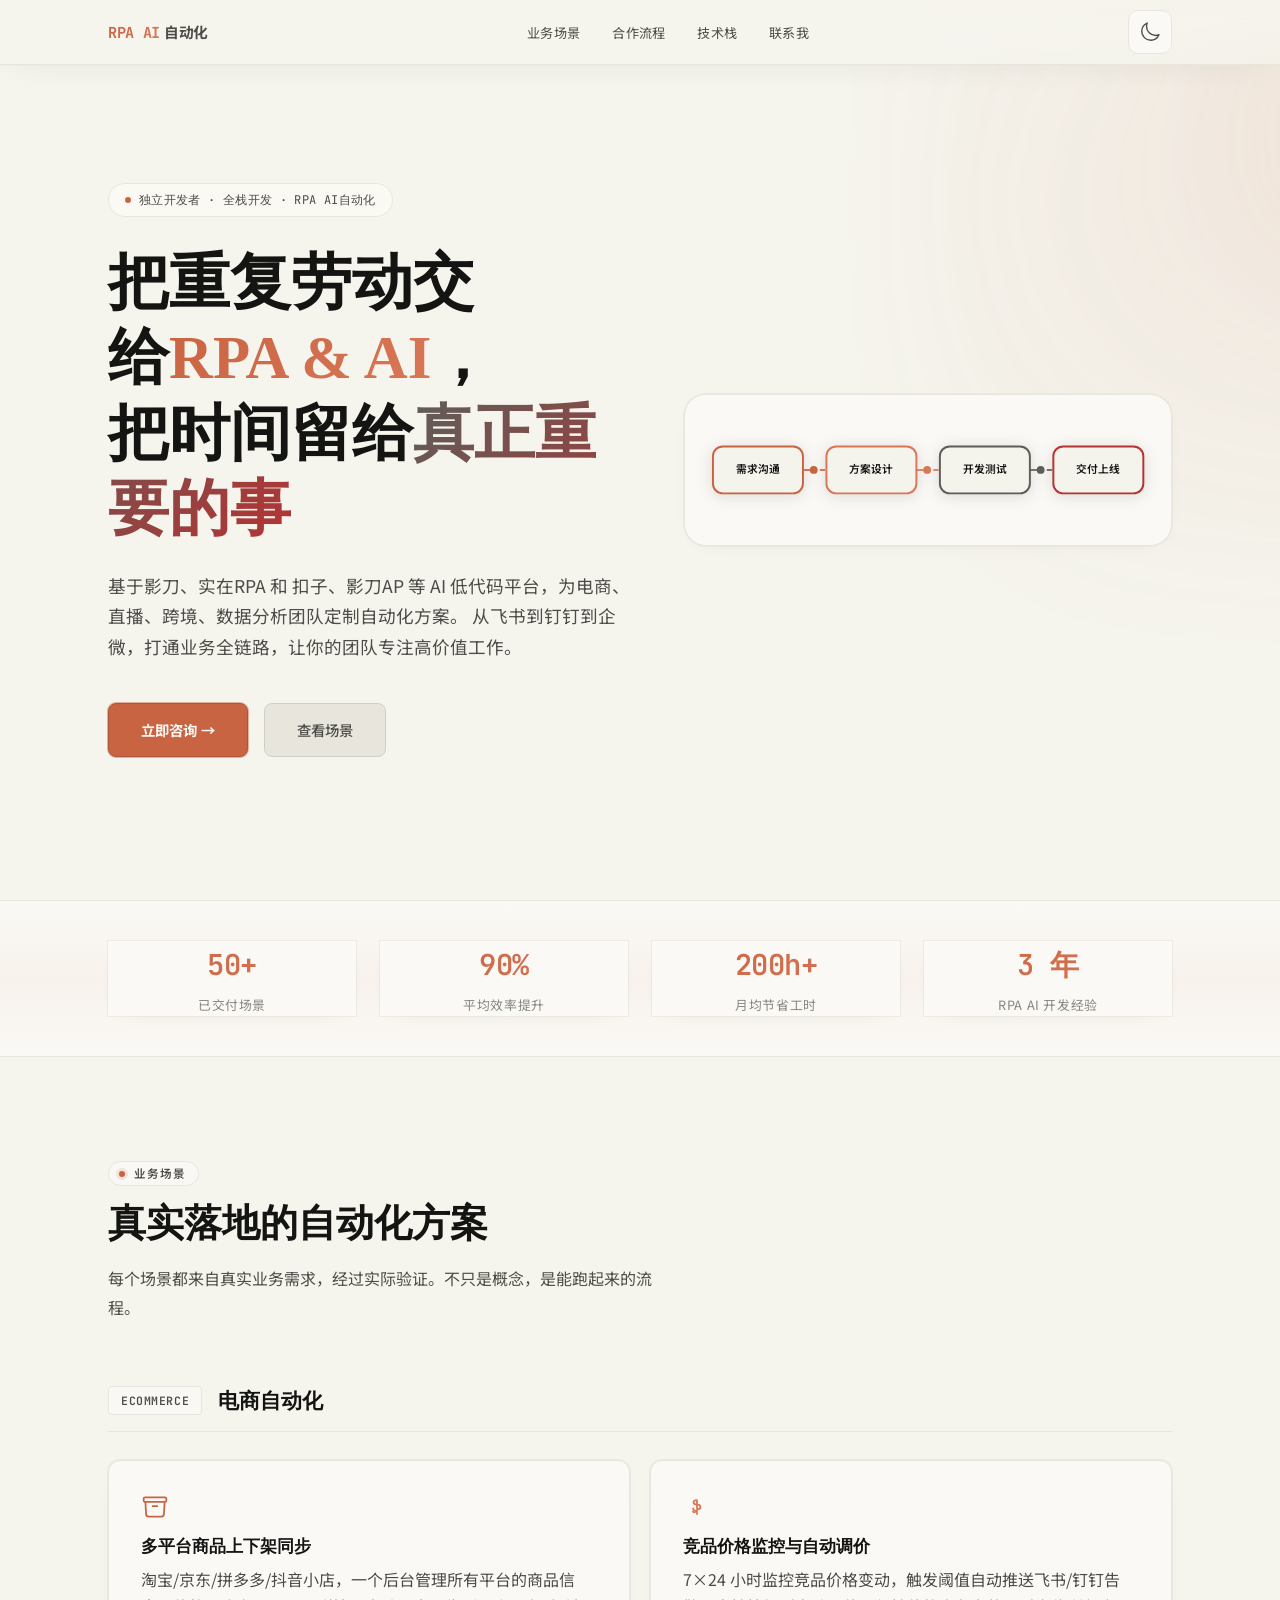
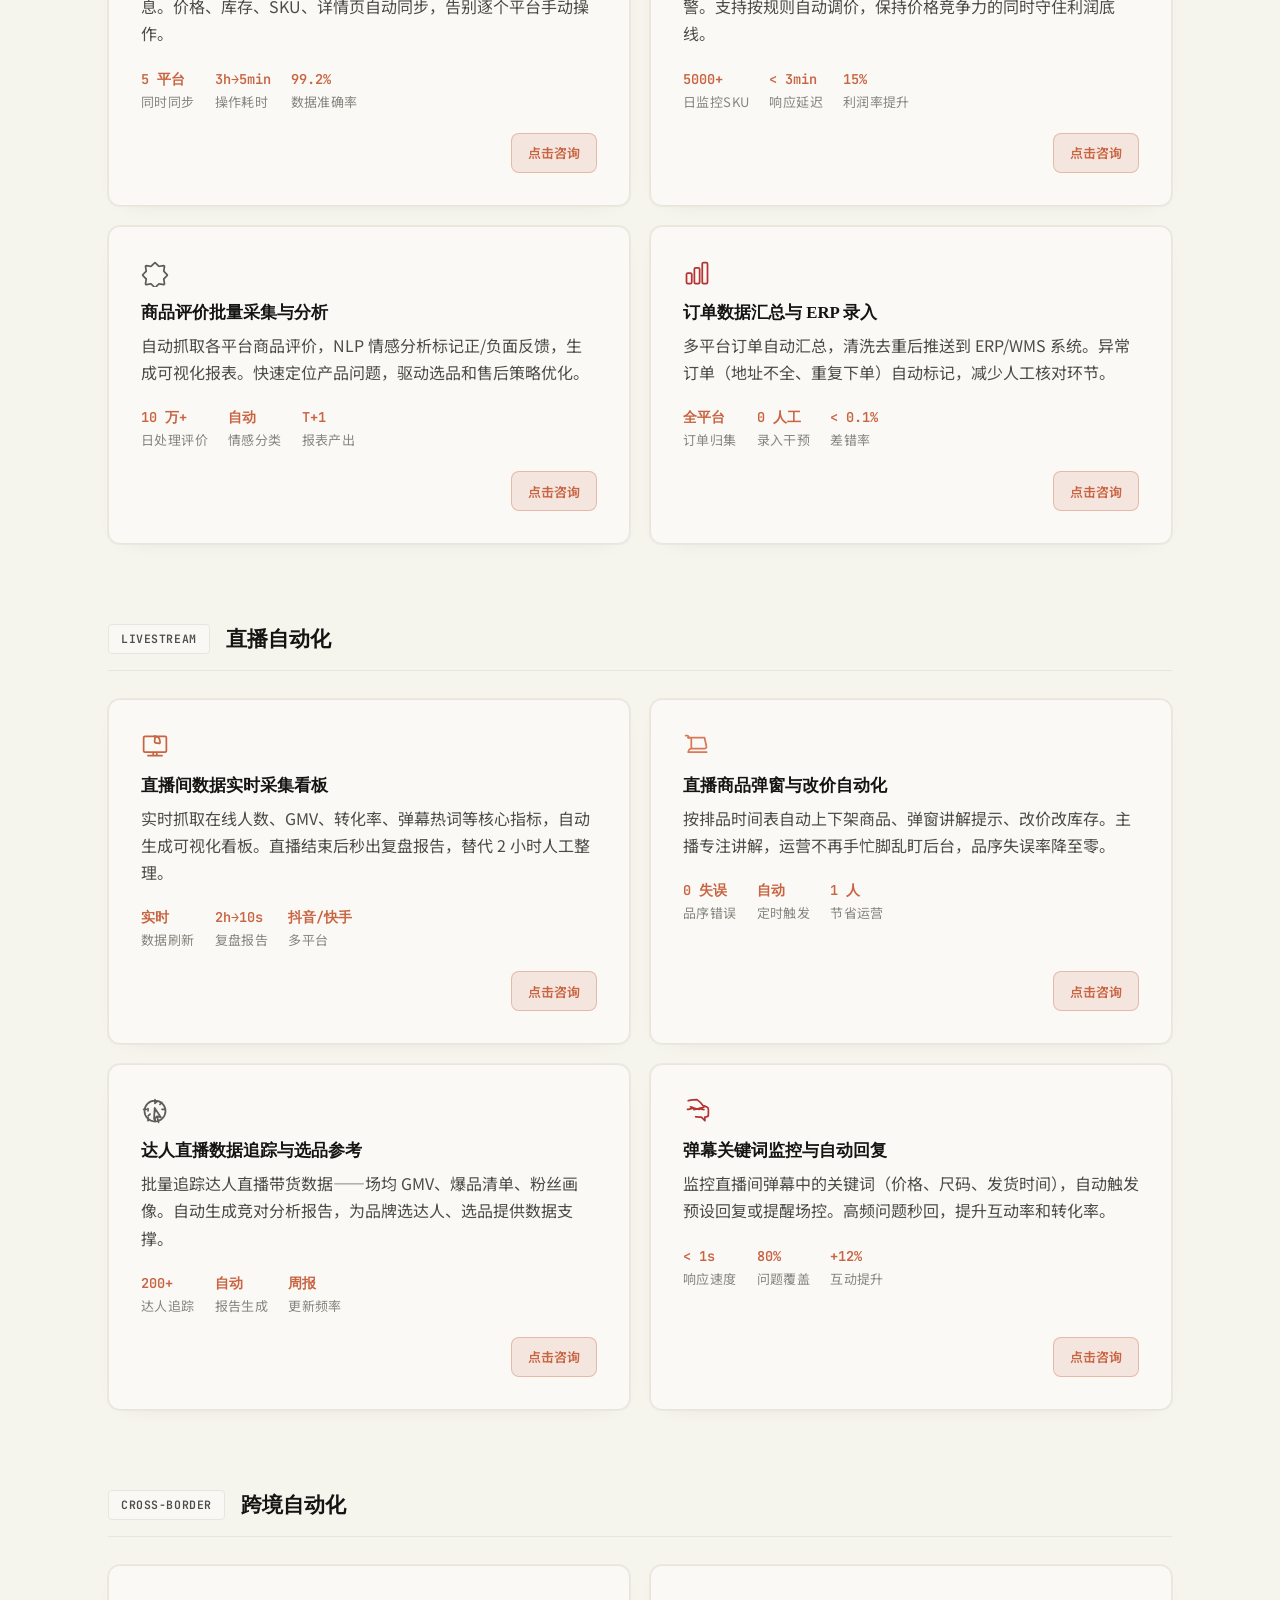
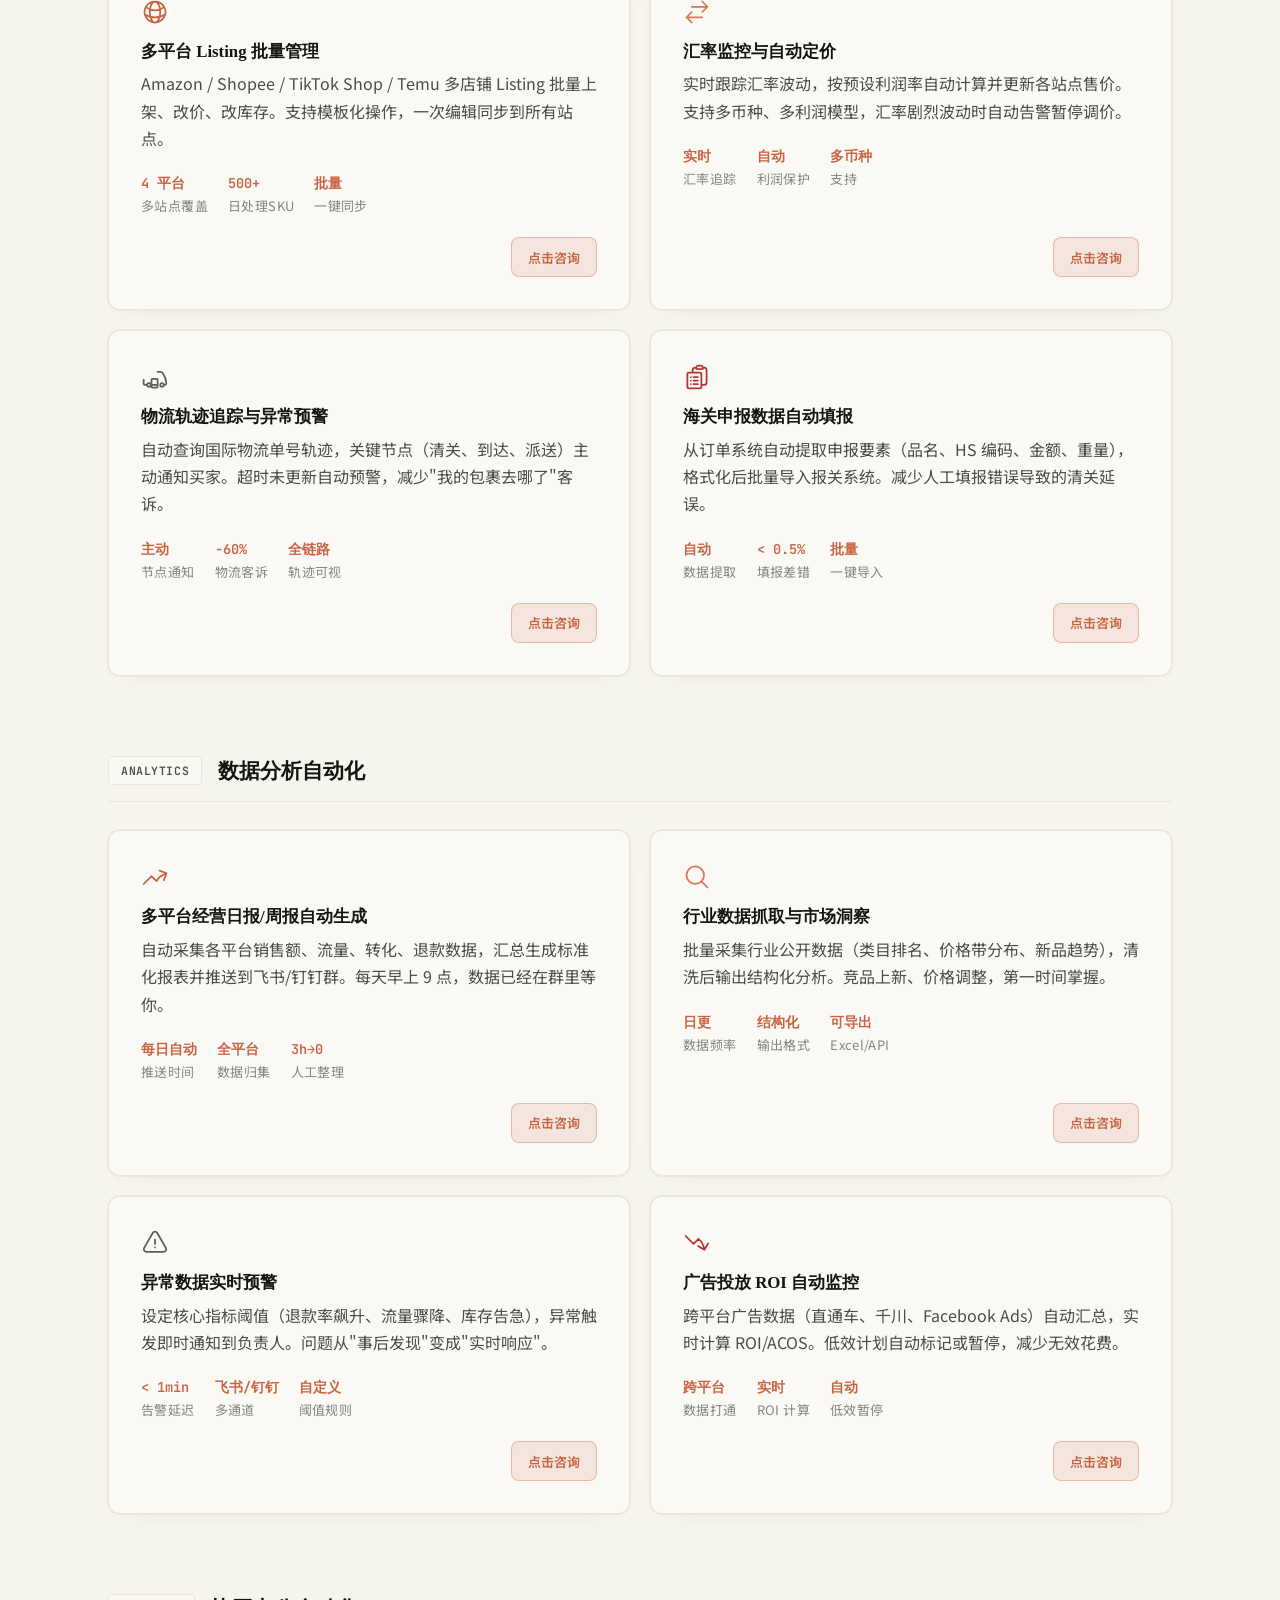
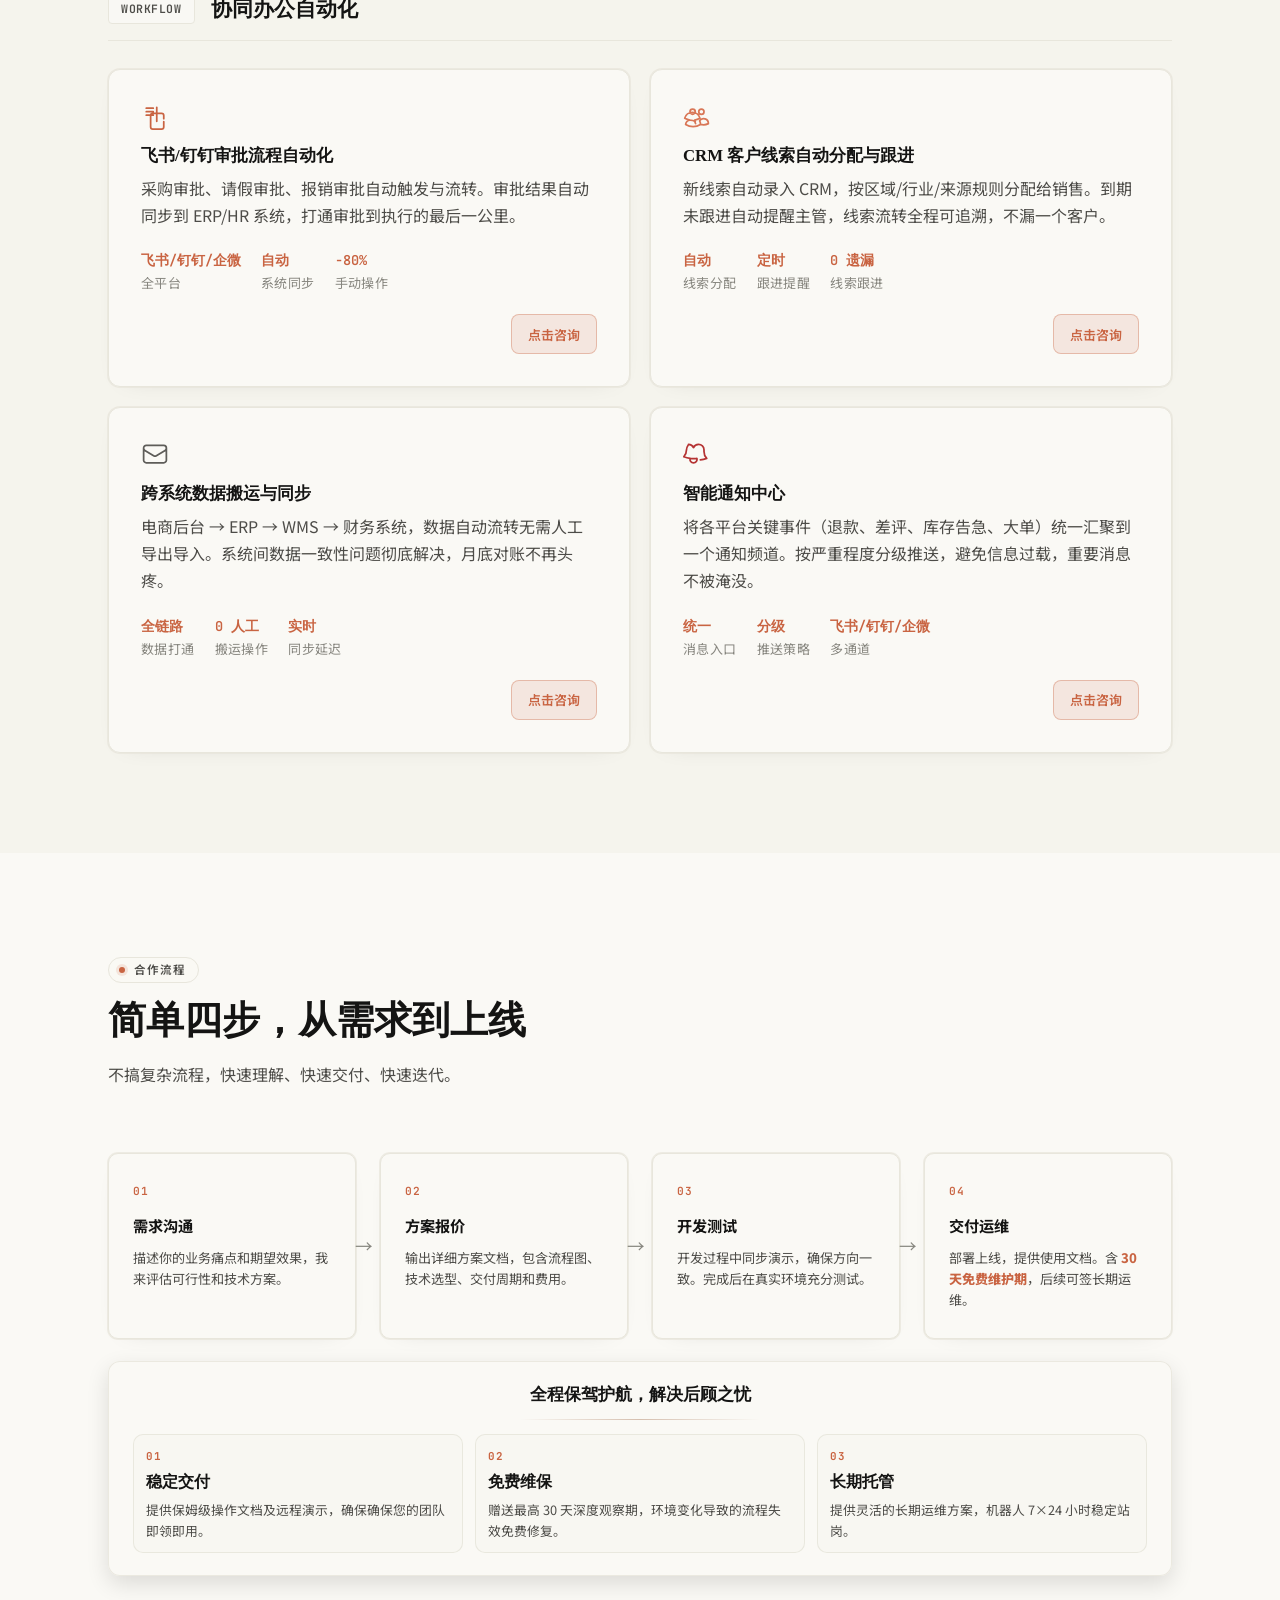
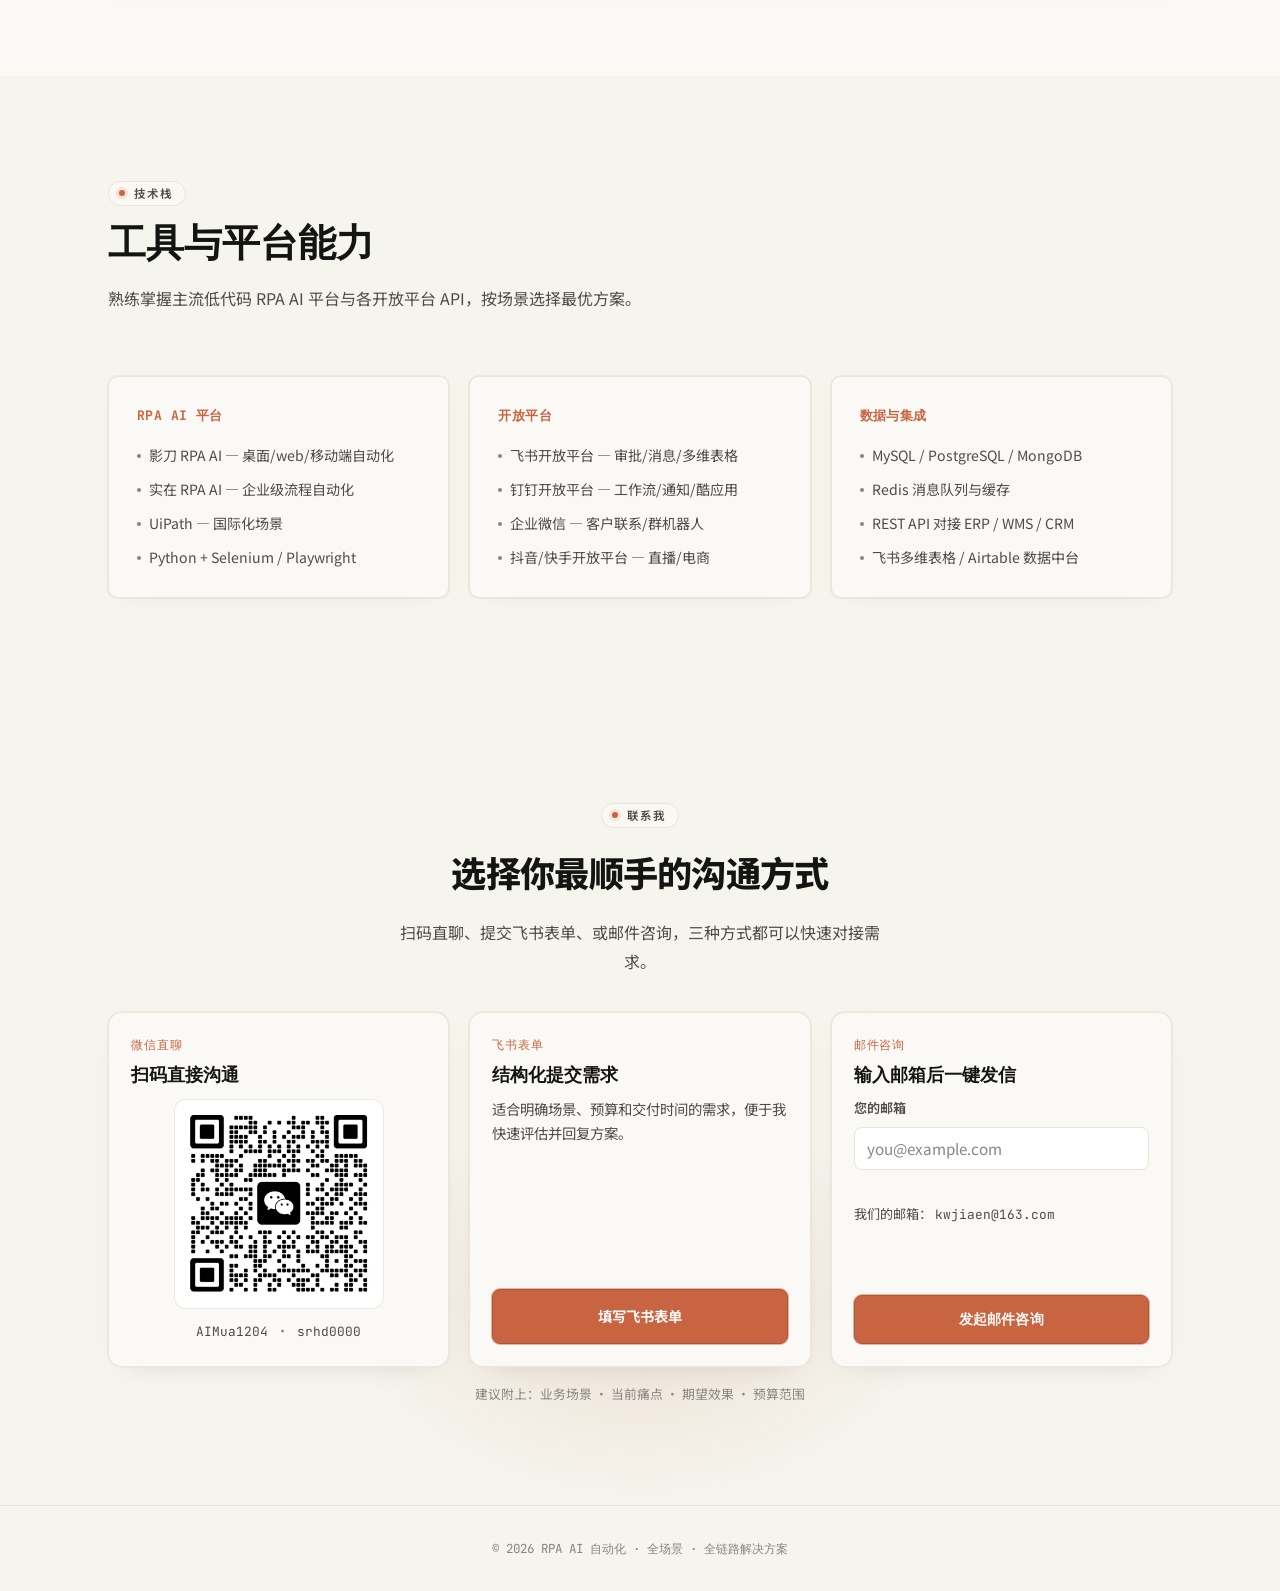
==== commit 089e7d31: "Update WeChat contact information and replace image." ====
--- a/index.html
+++ b/index.html
@@ -62,8 +62,8 @@
       <div class="consult-contact-row">
         <p class="consult-contact-label">微信号</p>
         <div class="consult-contact-main">
-          <p class="consult-contact-value">Faye0234</p>
-          <button type="button" class="contact-copy-btn" data-copy-value="Faye0234" data-copy-label="微信号" aria-label="复制微信号 Faye0234">
+          <p class="consult-contact-value">srhd0000</p>
+          <button type="button" class="contact-copy-btn" data-copy-value="srhd0000" data-copy-label="微信号" aria-label="复制微信号 srhd0000">
             <svg viewBox="0 0 24 24" fill="none" stroke="currentColor" stroke-width="1.6" aria-hidden="true"><path stroke-linecap="round" stroke-linejoin="round" d="M15.666 3.888A2.25 2.25 0 0 0 13.5 2.25h-3c-1.03 0-1.9.693-2.166 1.638m7.332 0c.055.194.084.4.084.612v0a.75.75 0 0 1-.75.75H9a.75.75 0 0 1-.75-.75v0c0-.212.03-.418.084-.612m7.332 0c.646.049 1.288.11 1.927.184 1.1.128 1.907 1.077 1.907 2.185V19.5a2.25 2.25 0 0 1-2.25 2.25H6.75A2.25 2.25 0 0 1 4.5 19.5V6.257c0-1.108.806-2.057 1.907-2.185a48.208 48.208 0 0 1 1.927-.184"/></svg>
           </button>
         </div>
@@ -531,7 +531,7 @@
           <div class="cta-wechat-meta">
             <button type="button" class="cta-inline-copy" onclick="copyContact(event, 'AIMua1204')">AIMua1204</button>
             <span class="cta-wechat-sep">·</span>
-            <button type="button" class="cta-inline-copy" onclick="copyContact(event, 'Faye0234')">Faye0234</button>
+            <button type="button" class="cta-inline-copy" onclick="copyContact(event, 'srhd0000')">srhd0000</button>
           </div>
         </article>
         <article class="cta-bridge-card">
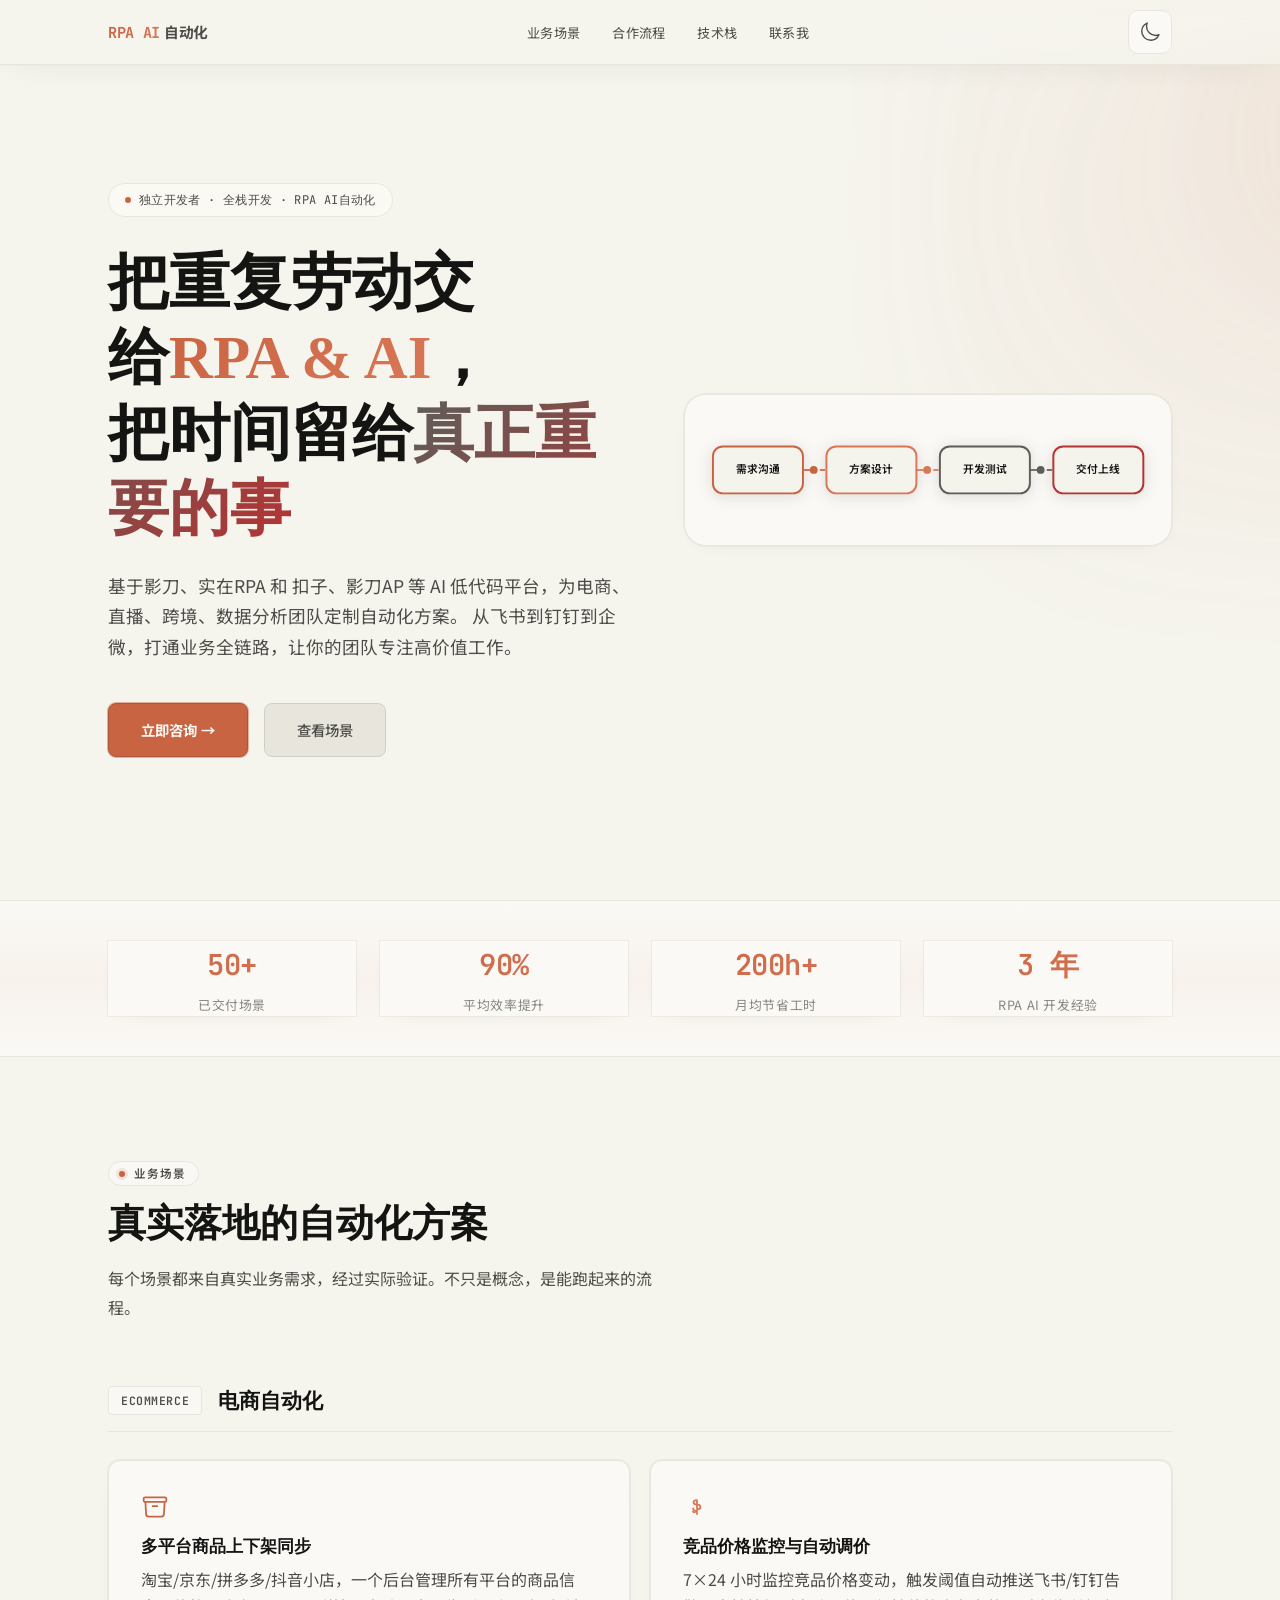
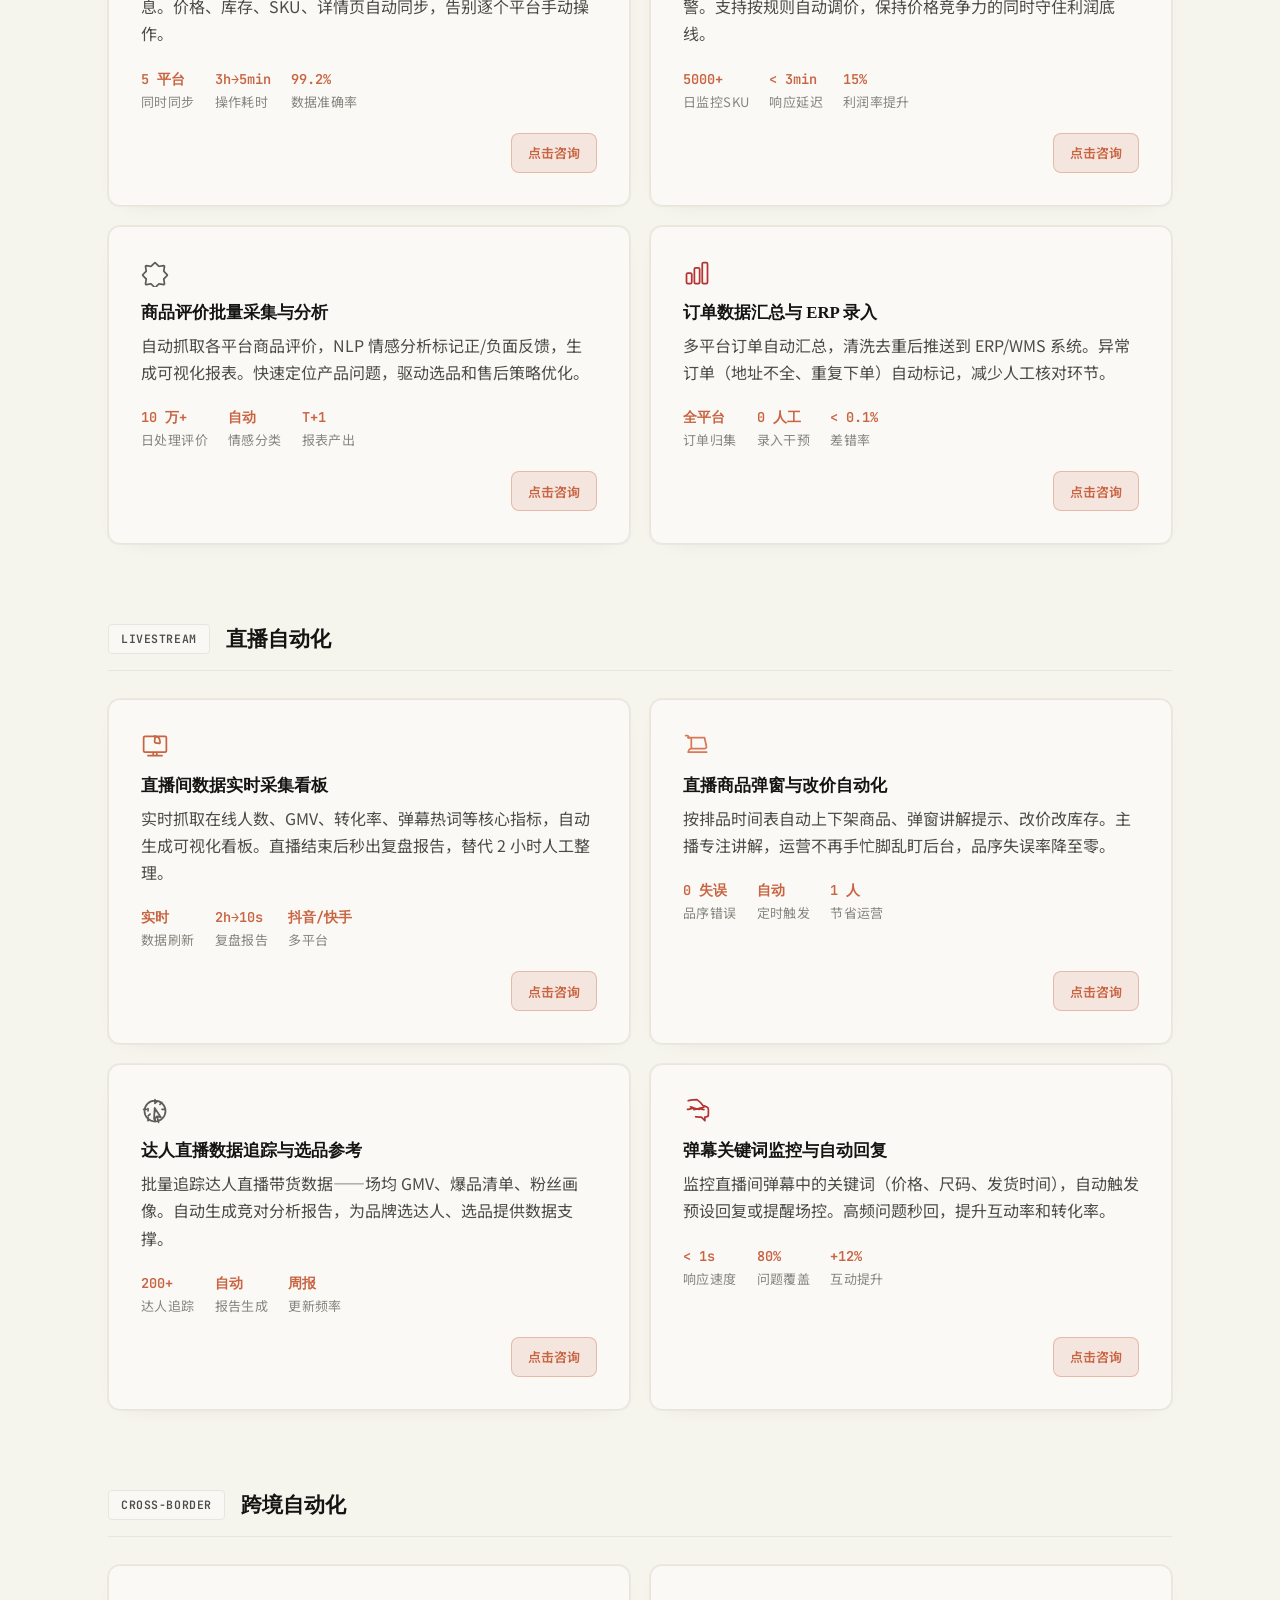
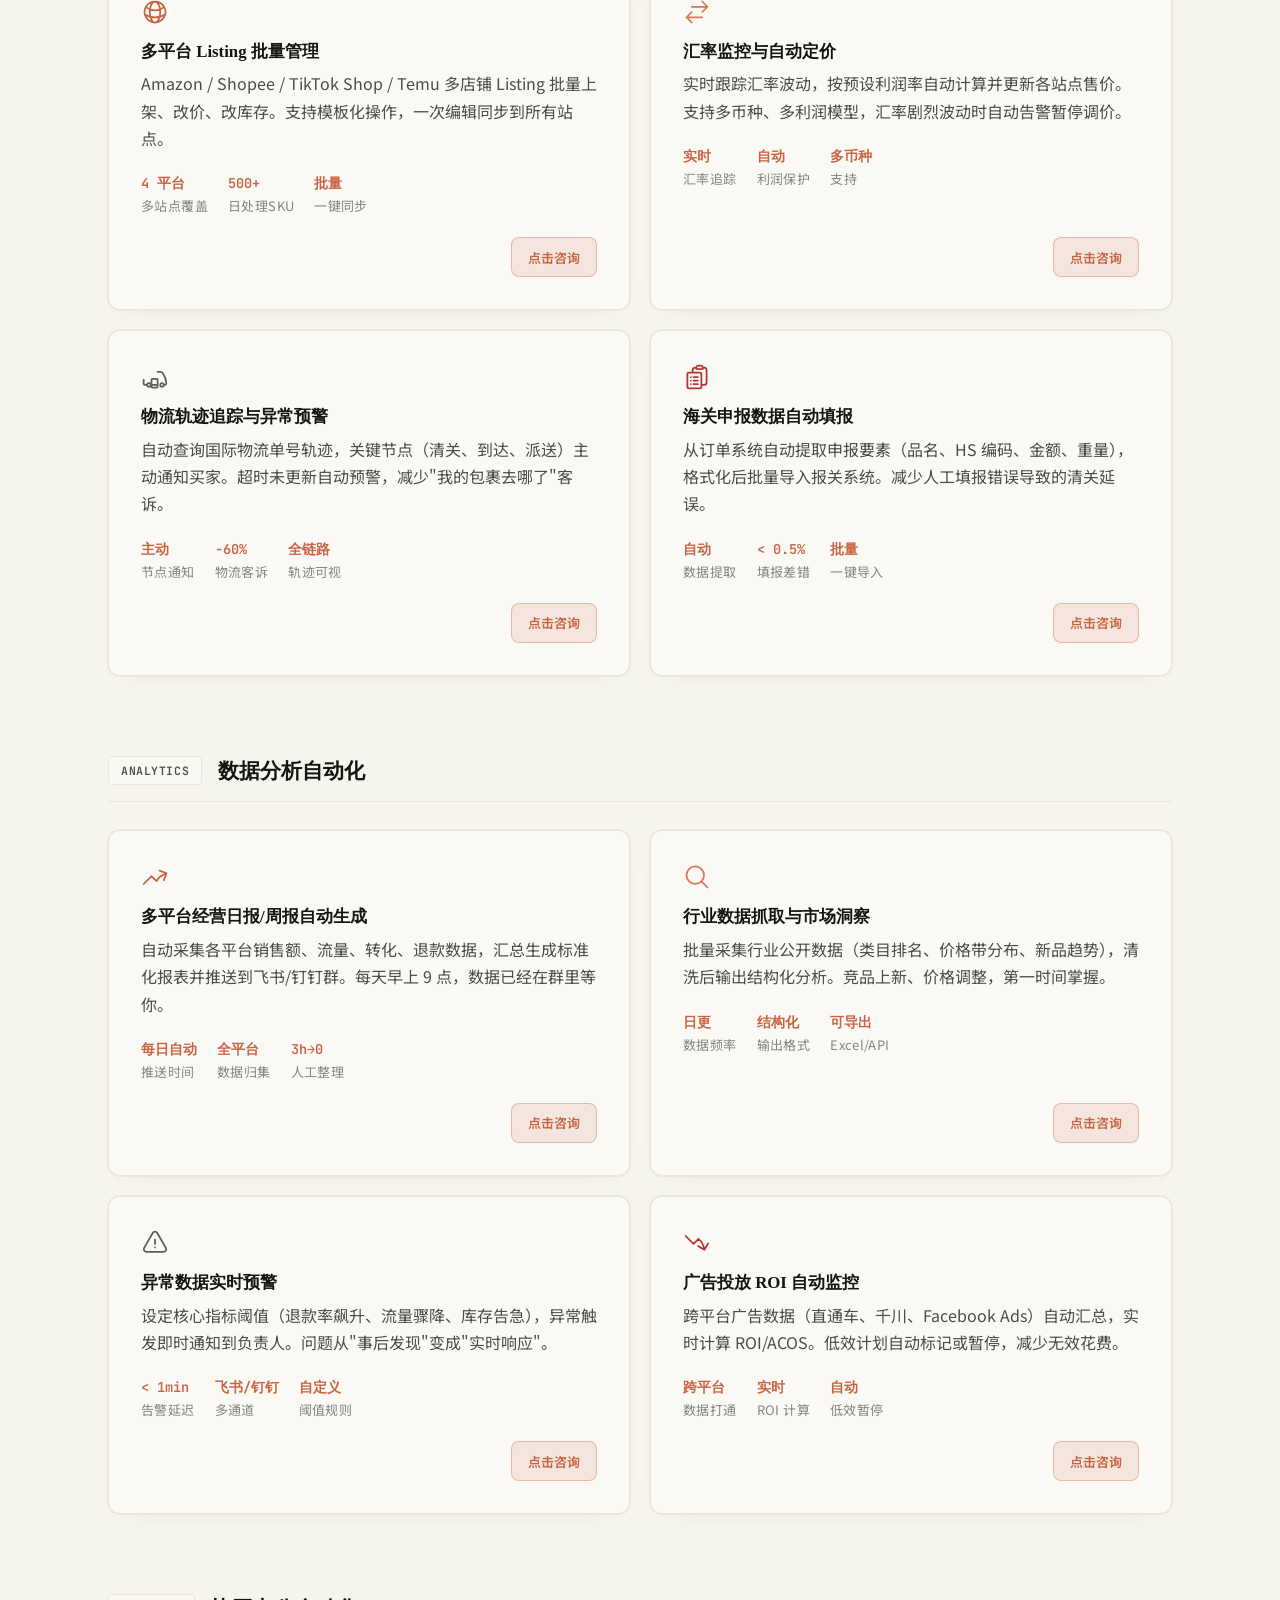
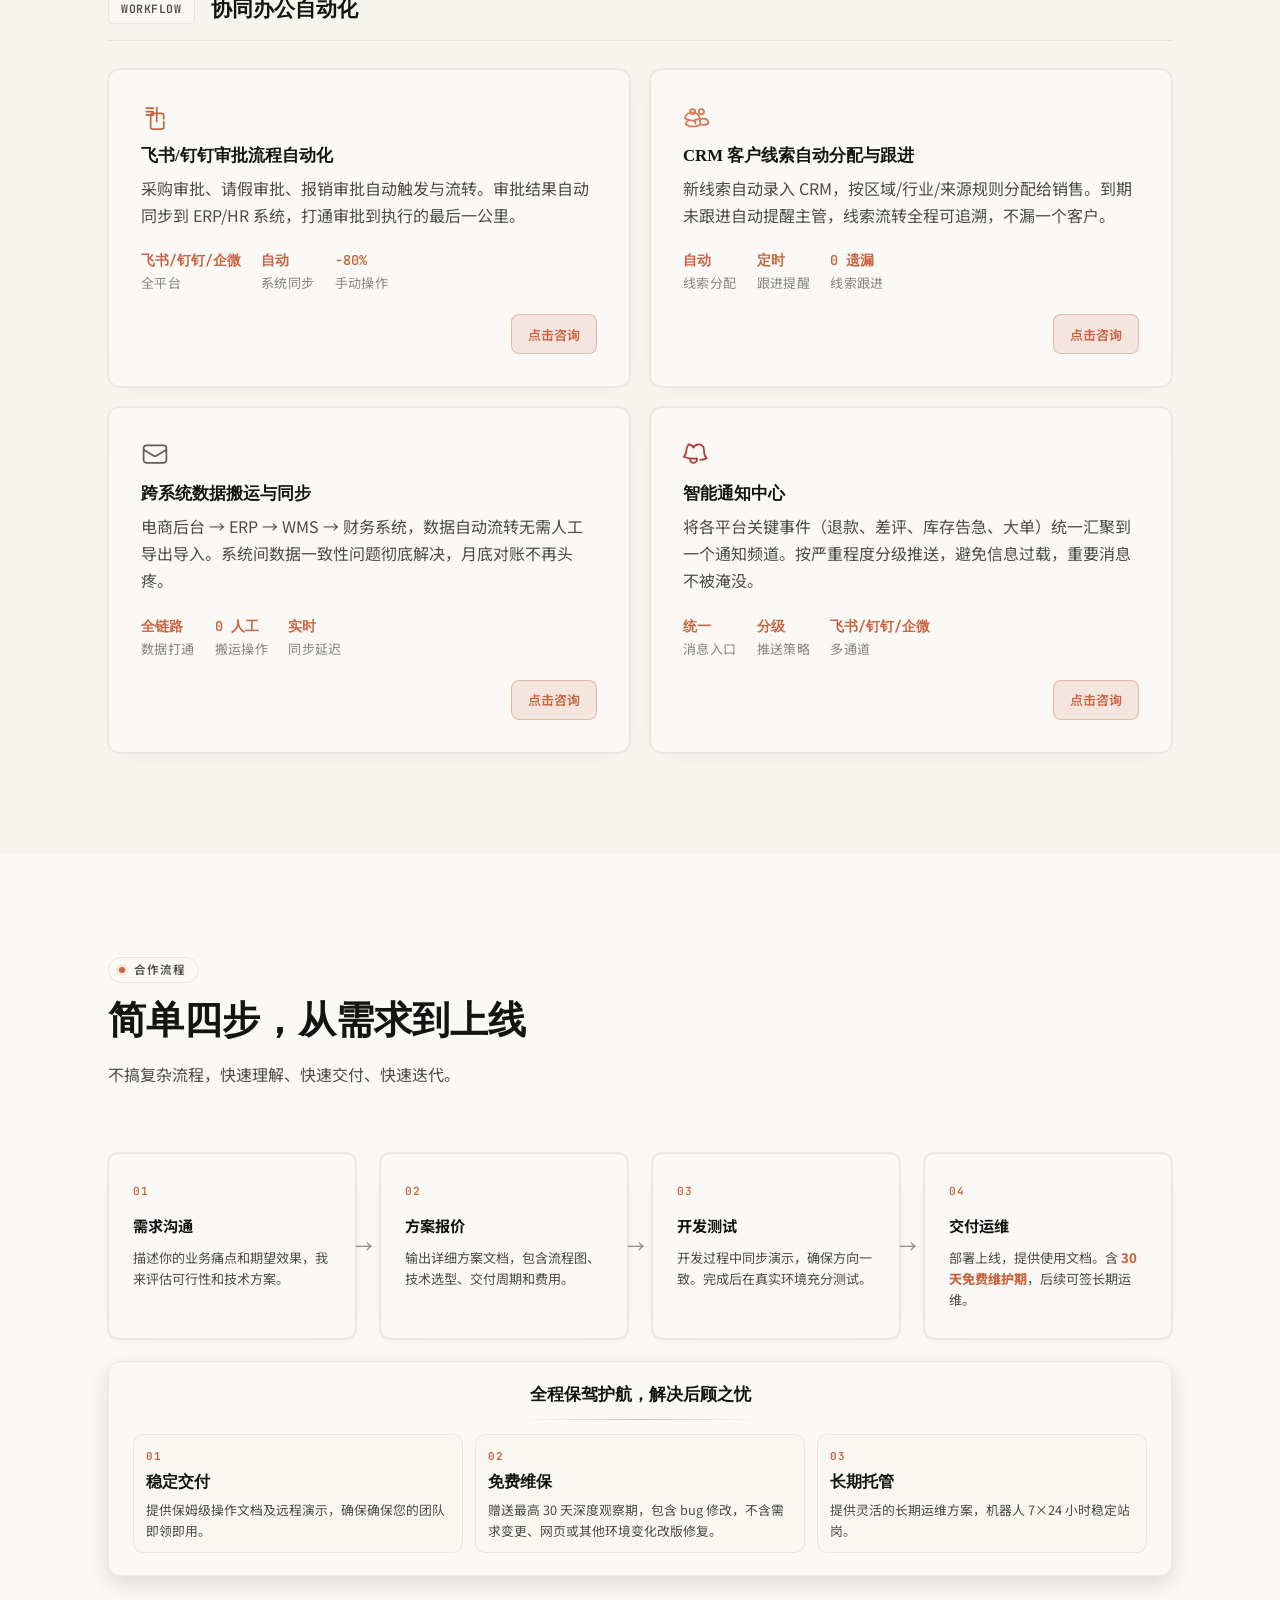
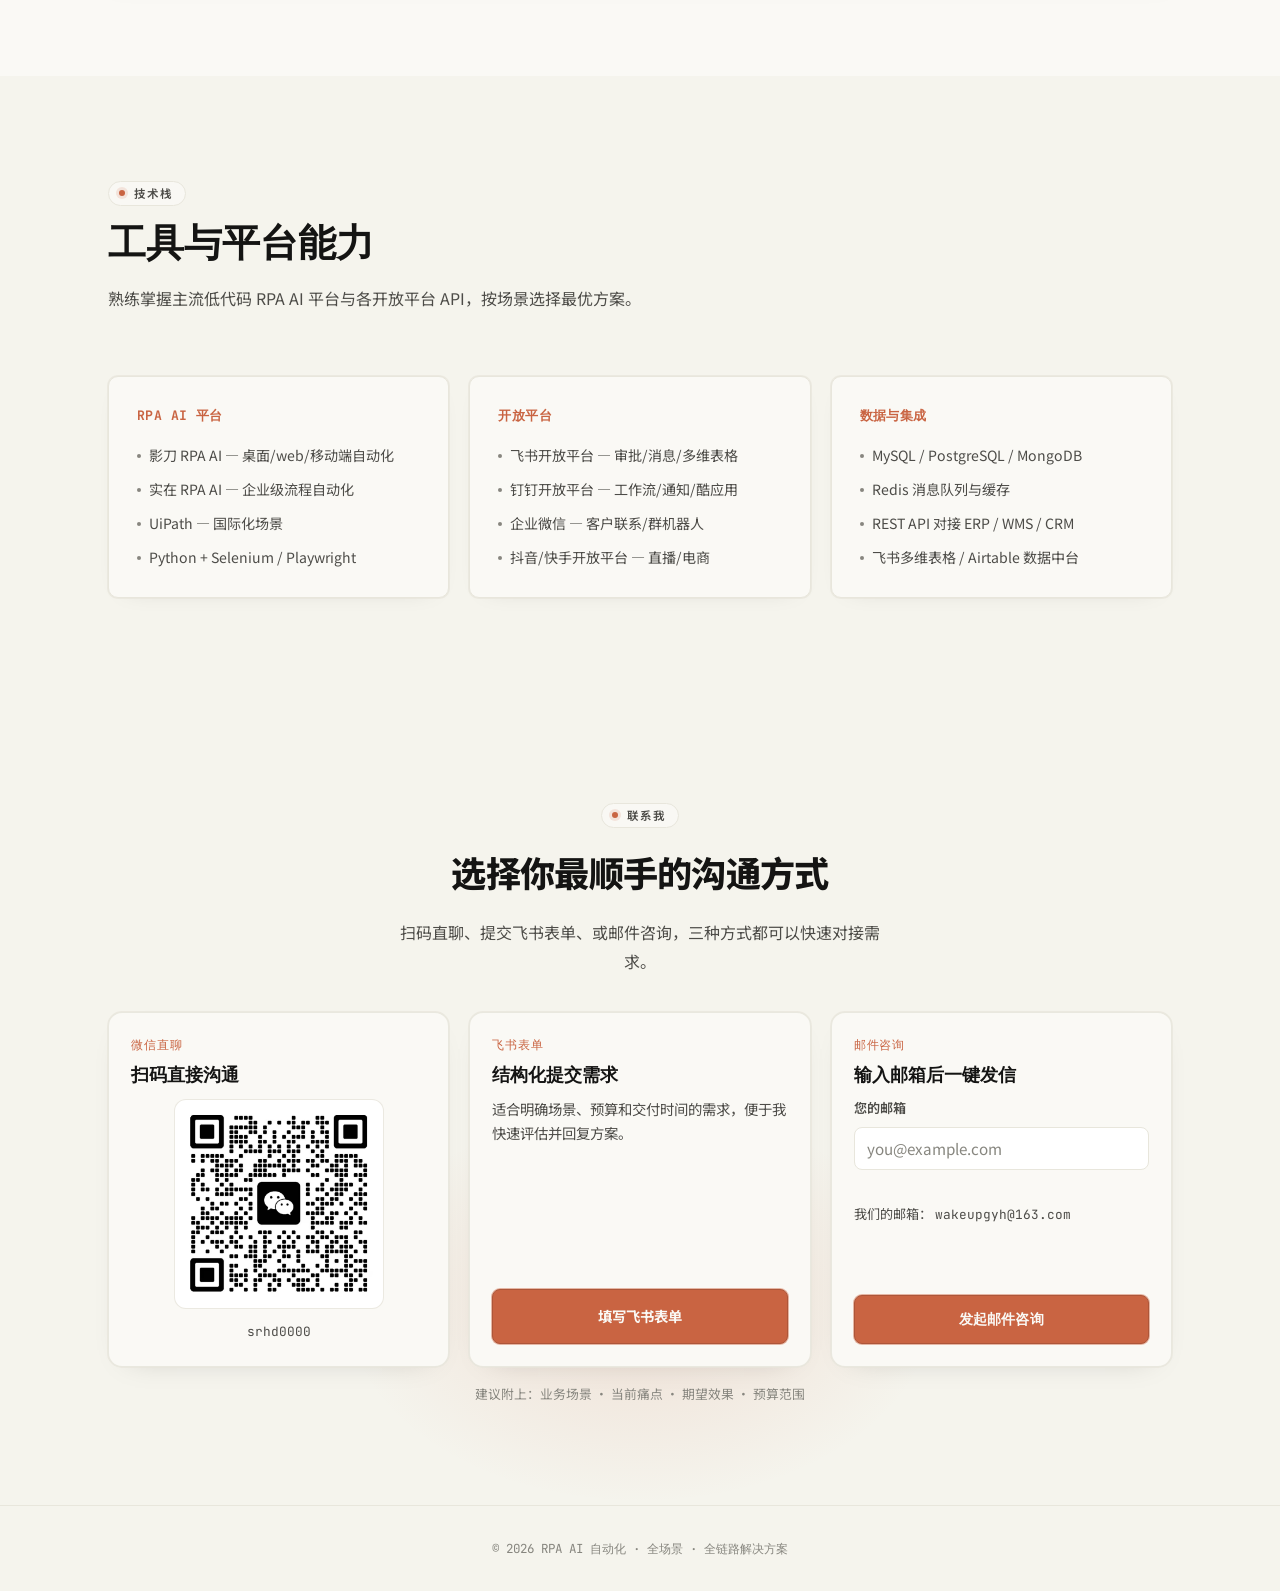
==== commit c72e26b4: "feat:更新邮箱联系方式，删除微信号" ====
--- a/index.html
+++ b/index.html
@@ -32,7 +32,7 @@
 <!-- TOAST -->
 <div class="toast" id="toast" popover="manual" role="status" aria-live="polite">
   <span class="toast-icon" aria-hidden="true"><svg viewBox="0 0 24 24" fill="none" stroke="currentColor" stroke-width="2"><path stroke-linecap="round" stroke-linejoin="round" d="m4.5 12.75 6 6 9-13.5"/></svg></span>
-  <span class="toast-prefix">已复制：</span><span class="toast-email">kwjiaen@163.com</span>
+  <span class="toast-prefix">已复制：</span><span class="toast-email">wakeupgyh@163.com</span>
 </div>
 
 <dialog class="consult-dialog" id="consult-dialog" aria-labelledby="consult-dialog-title">
@@ -44,17 +44,8 @@
       <div class="consult-contact-row">
         <p class="consult-contact-label">邮箱</p>
         <div class="consult-contact-main">
-          <a href="mailto:kwjiaen@163.com" class="consult-contact-value">kwjiaen@163.com</a>
-          <button type="button" class="contact-copy-btn" data-copy-value="kwjiaen@163.com" data-copy-label="邮箱" aria-label="复制邮箱">
-            <svg viewBox="0 0 24 24" fill="none" stroke="currentColor" stroke-width="1.6" aria-hidden="true"><path stroke-linecap="round" stroke-linejoin="round" d="M15.666 3.888A2.25 2.25 0 0 0 13.5 2.25h-3c-1.03 0-1.9.693-2.166 1.638m7.332 0c.055.194.084.4.084.612v0a.75.75 0 0 1-.75.75H9a.75.75 0 0 1-.75-.75v0c0-.212.03-.418.084-.612m7.332 0c.646.049 1.288.11 1.927.184 1.1.128 1.907 1.077 1.907 2.185V19.5a2.25 2.25 0 0 1-2.25 2.25H6.75A2.25 2.25 0 0 1 4.5 19.5V6.257c0-1.108.806-2.057 1.907-2.185a48.208 48.208 0 0 1 1.927-.184"/></svg>
-          </button>
-        </div>
-      </div>
-      <div class="consult-contact-row">
-        <p class="consult-contact-label">微信号</p>
-        <div class="consult-contact-main">
-          <p class="consult-contact-value">AIMua1204</p>
-          <button type="button" class="contact-copy-btn" data-copy-value="AIMua1204" data-copy-label="微信号" aria-label="复制微信号 AIMua1204">
+          <a href="mailto:wakeupgyh@163.com" class="consult-contact-value">wakeupgyh@163.com</a>
+          <button type="button" class="contact-copy-btn" data-copy-value="wakeupgyh@163.com" data-copy-label="邮箱" aria-label="复制邮箱">
             <svg viewBox="0 0 24 24" fill="none" stroke="currentColor" stroke-width="1.6" aria-hidden="true"><path stroke-linecap="round" stroke-linejoin="round" d="M15.666 3.888A2.25 2.25 0 0 0 13.5 2.25h-3c-1.03 0-1.9.693-2.166 1.638m7.332 0c.055.194.084.4.084.612v0a.75.75 0 0 1-.75.75H9a.75.75 0 0 1-.75-.75v0c0-.212.03-.418.084-.612m7.332 0c.646.049 1.288.11 1.927.184 1.1.128 1.907 1.077 1.907 2.185V19.5a2.25 2.25 0 0 1-2.25 2.25H6.75A2.25 2.25 0 0 1 4.5 19.5V6.257c0-1.108.806-2.057 1.907-2.185a48.208 48.208 0 0 1 1.927-.184"/></svg>
           </button>
         </div>
@@ -70,7 +61,7 @@
       </div>
     </div>
     <div class="consult-dialog-actions">
-      <a href="https://fcnxr121galn.feishu.cn/share/base/form/shrcnaIvvejFJqpx7b4c8E8km5c" target="_blank" rel="noopener noreferrer" class="btn-primary" id="consult-dialog-form">填写意向</a>
+      <a href="https://fcnxr121galn.feishu.cn/share/base/form/shrcna0JbQXbX0rWi34zRODuLNc" target="_blank" rel="noopener noreferrer" class="btn-primary" id="consult-dialog-form">填写意向</a>
     </div>
     <p class="consult-dialog-copy-hint" id="consult-dialog-copy-hint" aria-live="polite"></p>
   </div>
@@ -464,7 +455,7 @@
         <article class="process-support-card">
           <div class="process-support-card-index">02</div>
           <h3 class="process-support-card-title">免费维保</h3>
-          <p class="process-support-card-desc">赠送最高 30 天深度观察期，环境变化导致的流程失效免费修复。</p>
+          <p class="process-support-card-desc">赠送最高 30 天深度观察期，包含 bug 修改，不含需求变更、网页或其他环境变化改版修复。</p>
         </article>
         <article class="process-support-card">
           <div class="process-support-card-index">03</div>
@@ -526,11 +517,9 @@
           <p class="cta-bridge-kicker">微信直聊</p>
           <h3 class="cta-bridge-title">扫码直接沟通</h3>
           <div class="cta-qr-shell">
-            <img src="./src/img/ma.png" alt="微信二维码（AIMua1204）" loading="lazy" decoding="async">
+            <img src="./src/img/ma.png" alt="微信二维码（srhd0000）" loading="lazy" decoding="async">
           </div>
           <div class="cta-wechat-meta">
-            <button type="button" class="cta-inline-copy" onclick="copyContact(event, 'AIMua1204')">AIMua1204</button>
-            <span class="cta-wechat-sep">·</span>
             <button type="button" class="cta-inline-copy" onclick="copyContact(event, 'srhd0000')">srhd0000</button>
           </div>
         </article>
@@ -538,7 +527,7 @@
           <p class="cta-bridge-kicker">飞书表单</p>
           <h3 class="cta-bridge-title">结构化提交需求</h3>
           <p class="cta-bridge-desc">适合明确场景、预算和交付时间的需求，便于我快速评估并回复方案。</p>
-          <a href="https://fcnxr121galn.feishu.cn/share/base/form/shrcnaIvvejFJqpx7b4c8E8km5c" target="_blank" rel="noopener noreferrer" class="btn-primary cta-bridge-btn">填写飞书表单</a>
+          <a href="https://fcnxr121galn.feishu.cn/share/base/form/shrcna0JbQXbX0rWi34zRODuLNc" target="_blank" rel="noopener noreferrer" class="btn-primary cta-bridge-btn">填写飞书表单</a>
         </article>
         <article class="cta-bridge-card">
           <p class="cta-bridge-kicker">邮件咨询</p>
@@ -550,7 +539,7 @@
             </div>
             <p class="cta-form-error" id="cta-form-error" role="alert" aria-live="polite"></p>
             <p class="cta-mail-fallback">我们的邮箱：
-              <button type="button" class="cta-inline-copy" onclick="copyEmail(event)">kwjiaen@163.com</button>
+              <button type="button" class="cta-inline-copy" onclick="copyEmail(event)">wakeupgyh@163.com</button>
             </p>
             <button type="submit" class="btn-primary cta-submit cta-bridge-btn">发起邮件咨询</button>
           </form>
